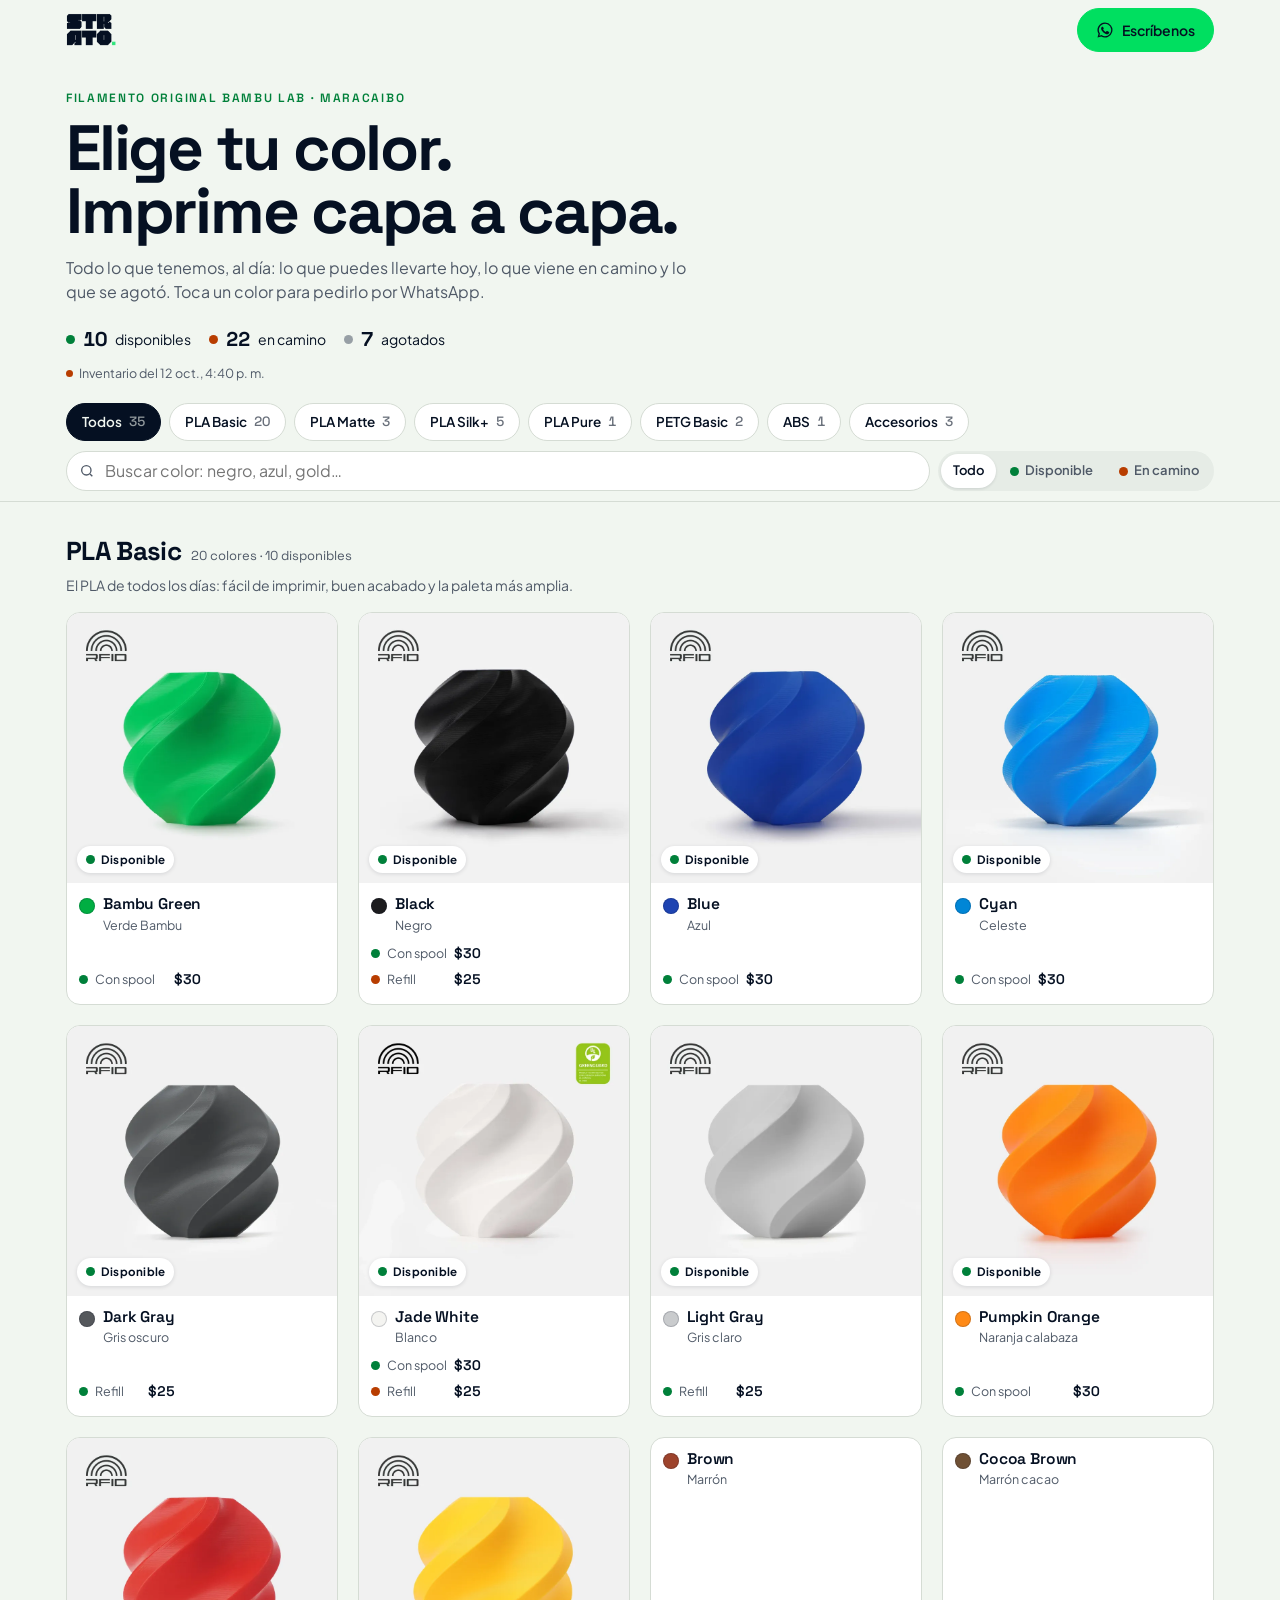
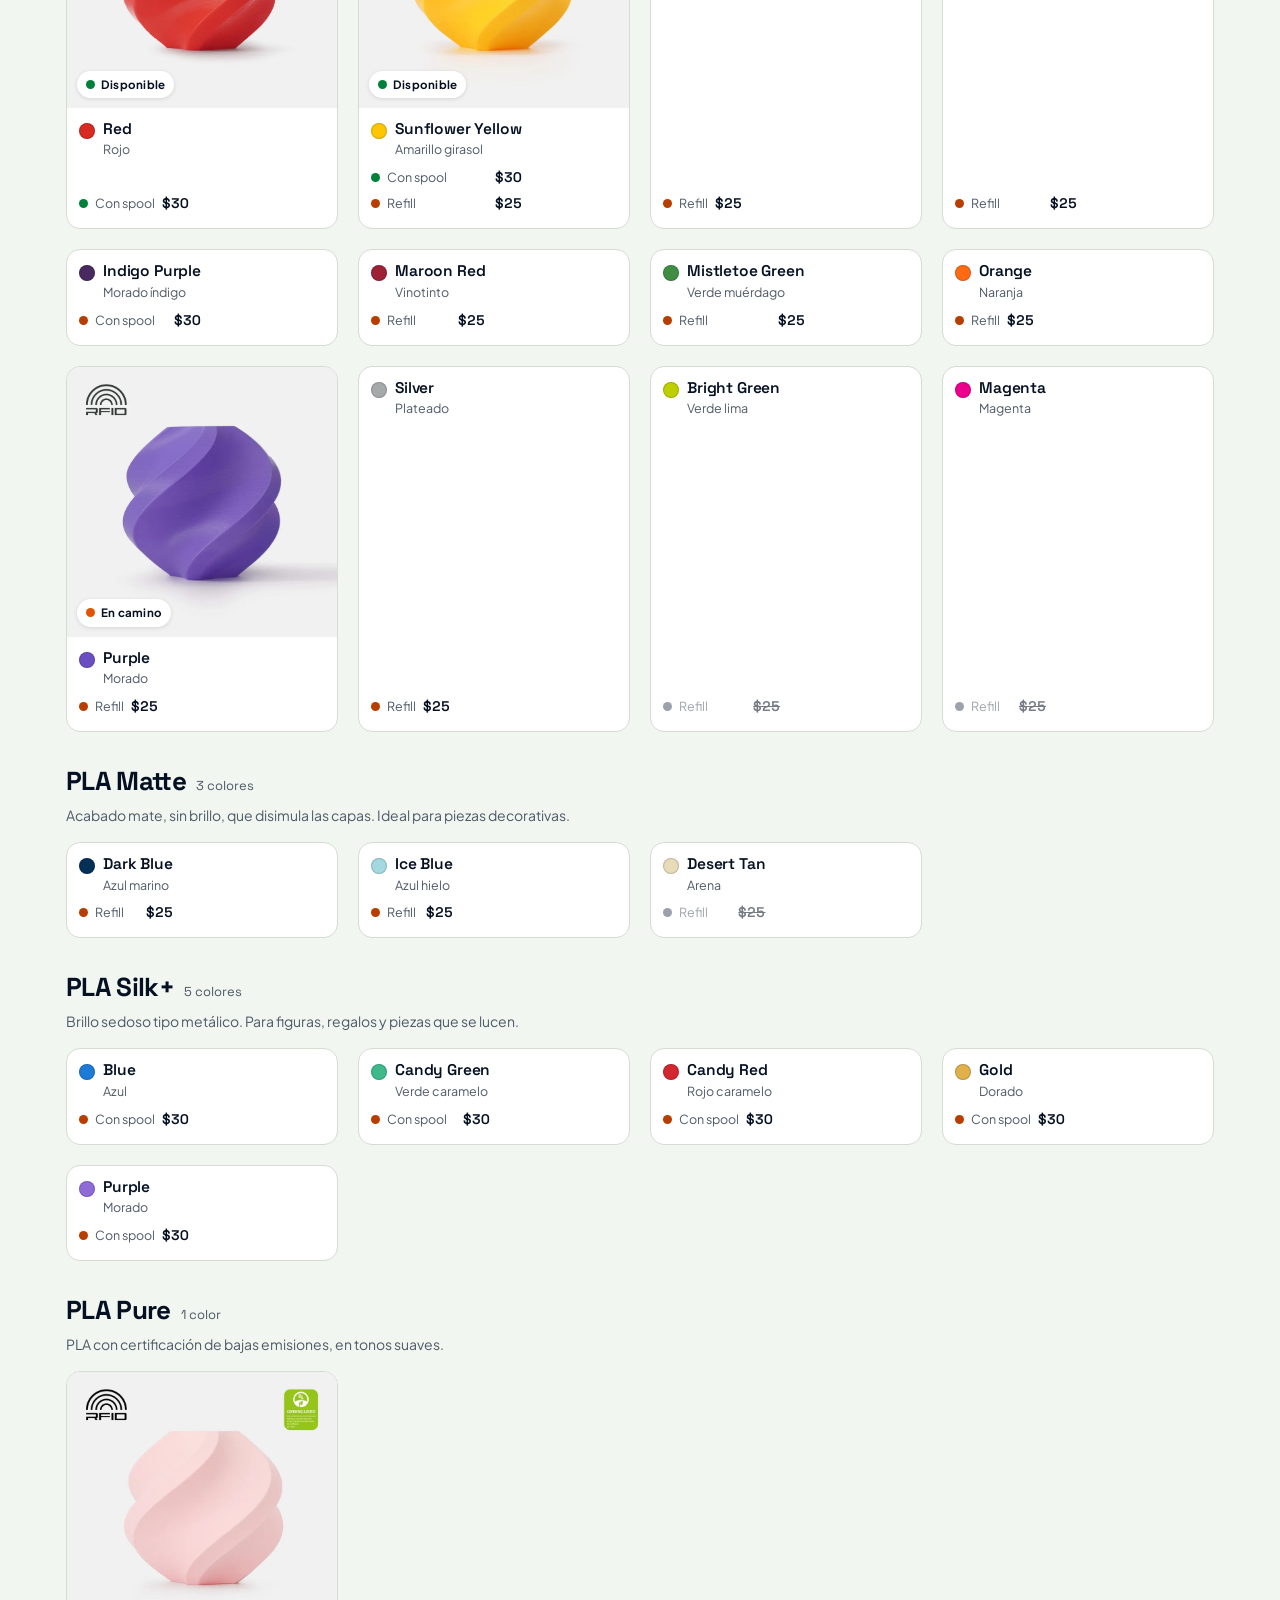
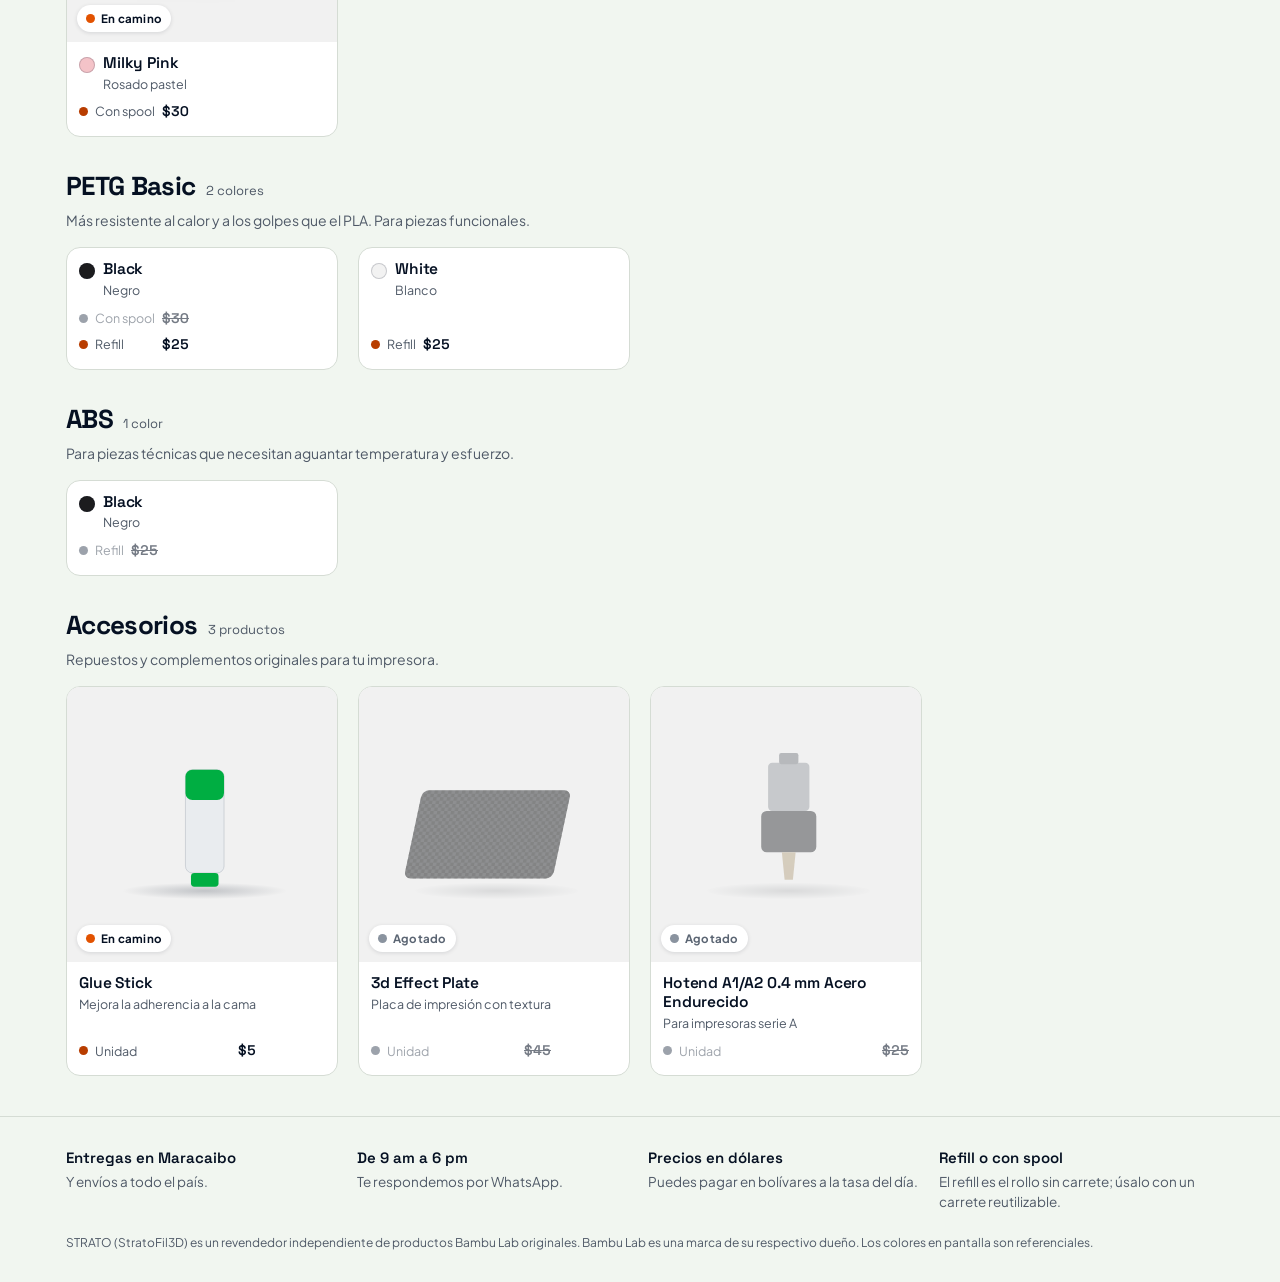
==== catalogo/index.html @ 330741ff "Catálogo web para clientes con disponibilidad desde la hoja Página /catalogo/ con fotos por color, f" ====
<!doctype html>
<html lang="es">
<head>
<meta charset="utf-8">
<meta name="viewport" content="width=device-width,initial-scale=1,viewport-fit=cover">
<title>Catálogo STRATO · Filamento Bambu Lab en Maracaibo</title>
<meta name="description" content="Colores de filamento Bambu Lab original disponibles, en camino y agotados. Entregas en Maracaibo y envíos nacionales.">
<meta name="theme-color" content="#051022">
<meta property="og:type" content="website">
<meta property="og:title" content="Catálogo STRATO · Filamento Bambu Lab">
<meta property="og:description" content="Mira qué colores hay disponibles hoy y pide por WhatsApp. Entregas en Maracaibo y envíos nacionales.">
<meta property="og:image" content="https://ismox3.github.io/Stratofil3d/catalogo/og.png">
<meta property="og:url" content="https://ismox3.github.io/Stratofil3d/catalogo/">
<meta name="twitter:card" content="summary_large_image">
<link rel="icon" href="../icon-192.png" type="image/png">
<link rel="apple-touch-icon" href="../apple-touch-icon.png">
<link rel="preconnect" href="https://fonts.googleapis.com">
<link rel="preconnect" href="https://fonts.gstatic.com" crossorigin>
<link rel="stylesheet" href="https://fonts.googleapis.com/css2?family=Space+Grotesk:wght@500;600;700&family=Plus+Jakarta+Sans:wght@400;500;600;700&display=swap">
<style>
/* Catálogo público de STRATO. Tienda limpia tipo fabricante: fichas grises con la foto, filtros por material,
   ficha de producto con selector de color. Marca STRATO: noche, verde, hueso; naranja solo para "en camino". */
:root{
  --bg:#F1F6F0; --surface:#FFFFFF; --surface-2:#E6ECE6; --line:#D5DCD4; --tile:#F1F1F1;
  --fg:#051022; --muted:#4F5967; --accent:#00803A; --lime:#00DF60; --ink:#051022;
  --ok:#00803A; --ok-bg:#D9F5E3; --way:#B83D00; --way-bg:#FFE3D3; --out:#5B6573; --out-bg:#E3E7EC;
  --shadow:0 18px 50px rgba(5,16,34,.18);
  --f-display:"Space Grotesk","Helvetica Neue",Arial,sans-serif;
  --f-body:"Plus Jakarta Sans","Helvetica Neue",Arial,sans-serif;
  --r:14px; color-scheme:light;
}
@media (prefers-color-scheme:dark){:root:not([data-theme="light"]){
  --bg:#051022; --surface:#0D1B33; --surface-2:#142441; --line:#1E2B42;
  --fg:#F1F6F0; --muted:#A6B0BC; --accent:#00DF60;
  --ok:#00DF60; --ok-bg:#06301F; --way:#FF7A33; --way-bg:#3A1A0A; --out:#A6B0BC; --out-bg:#1B2840;
  --shadow:0 18px 50px rgba(0,0,0,.55); color-scheme:dark;}
  :root:not([data-theme="light"]) .lg-d{display:none}:root:not([data-theme="light"]) .lg-l{display:block}}
:root[data-theme="dark"]{
  --bg:#051022; --surface:#0D1B33; --surface-2:#142441; --line:#1E2B42;
  --fg:#F1F6F0; --muted:#A6B0BC; --accent:#00DF60;
  --ok:#00DF60; --ok-bg:#06301F; --way:#FF7A33; --way-bg:#3A1A0A; --out:#A6B0BC; --out-bg:#1B2840;
  --shadow:0 18px 50px rgba(0,0,0,.55); color-scheme:dark;}
:root[data-theme="dark"] .lg-d{display:none}:root[data-theme="dark"] .lg-l{display:block}
.lg-l{display:none}
*{box-sizing:border-box}
html{-webkit-text-size-adjust:100%}
body{margin:0;background:var(--bg);color:var(--fg);font-family:var(--f-body);font-size:15px;line-height:1.5;-webkit-font-smoothing:antialiased}
img{max-width:100%;display:block}
button,input{font:inherit;color:inherit}
a{color:inherit}
[hidden]{display:none!important}
.wrap{max-width:1180px;margin:0 auto;padding-inline:16px}
:focus-visible{outline:2px solid var(--accent);outline-offset:2px;border-radius:6px}

/* cabecera */
header.top{position:sticky;top:0;z-index:20;background:color-mix(in srgb,var(--bg) 92%,transparent);backdrop-filter:saturate(1.4) blur(10px);-webkit-backdrop-filter:saturate(1.4) blur(10px);border-bottom:1px solid transparent;transition:border-color .2s}
header.top.stuck{border-bottom-color:var(--line)}
.bar{display:flex;align-items:center;gap:12px;height:60px}
.brand{line-height:0}.brand img{height:34px;width:auto}
.bar .sp{flex:1}
.btn{display:inline-flex;align-items:center;justify-content:center;gap:8px;min-height:44px;padding:0 18px;border-radius:999px;border:1px solid var(--line);background:var(--surface);font-weight:600;font-size:14px;text-decoration:none;cursor:pointer;white-space:nowrap}
.btn.pri{background:var(--lime);border-color:var(--lime);color:var(--ink)}
.btn.pri:hover{filter:brightness(.95)}
.btn svg{width:18px;height:18px;flex:none}

/* portada */
.hero{padding-top:28px;padding-bottom:8px}
.eyebrow{font-family:var(--f-display);font-weight:600;font-size:12px;letter-spacing:.14em;text-transform:uppercase;color:var(--accent);margin:0 0 10px}
.hero h1{font-family:var(--f-display);font-weight:700;font-size:clamp(34px,8vw,64px);line-height:.98;letter-spacing:-.035em;margin:0;text-wrap:balance}
.hero p.lead{color:var(--muted);font-size:16px;max-width:52ch;margin:14px 0 0;text-wrap:pretty}
.stats{display:flex;flex-wrap:wrap;gap:8px 18px;margin:20px 0 0;font-size:14px}
.stat{display:flex;align-items:center;gap:8px}
.stat b{font-family:var(--f-display);font-size:20px;font-variant-numeric:tabular-nums}
.dot{width:9px;height:9px;border-radius:50%;flex:none;background:var(--ok)}
.dot.way{background:var(--way)}.dot.out{background:var(--out);opacity:.6}
.fresh{color:var(--muted);font-size:12.5px;margin-top:10px;display:flex;align-items:center;gap:6px}
.fresh .pulse{width:7px;height:7px;border-radius:50%;background:var(--lime);box-shadow:0 0 0 0 rgba(0,223,96,.6);animation:p 2.4s infinite}
.fresh.stale .pulse{background:var(--way);animation:none}
@keyframes p{70%{box-shadow:0 0 0 7px rgba(0,223,96,0)}100%{box-shadow:0 0 0 0 rgba(0,223,96,0)}}
@media (prefers-reduced-motion:reduce){.fresh .pulse{animation:none}}

/* filtros */
.filters{position:relative;z-index:15;background:var(--bg);padding:12px 0 10px;border-bottom:1px solid var(--line)}
@media (min-width:700px){.filters{position:sticky;top:60px}}
.chips{display:flex;gap:8px;overflow-x:auto;scrollbar-width:none;margin-inline:-16px;padding-inline:16px}
.chips::-webkit-scrollbar{display:none}
.chip{flex:none;min-height:38px;padding:0 15px;border-radius:999px;border:1px solid var(--line);background:var(--surface);font-weight:600;font-size:13.5px;cursor:pointer;display:inline-flex;align-items:center;gap:7px}
.chip[aria-pressed="true"]{background:var(--fg);color:var(--bg);border-color:var(--fg)}
.chip .n{font-family:var(--f-display);font-weight:500;opacity:.6;font-variant-numeric:tabular-nums}
.row2{display:flex;gap:8px;margin-top:10px;align-items:center}
.seg{display:flex;background:var(--surface-2);border-radius:999px;padding:3px;gap:2px;flex:none}
.seg button{border:0;background:none;min-height:34px;padding:0 12px;border-radius:999px;font-size:13px;font-weight:600;cursor:pointer;color:var(--muted);display:inline-flex;align-items:center;gap:6px}
.seg button[aria-pressed="true"]{background:var(--surface);color:var(--fg);box-shadow:0 1px 3px rgba(5,16,34,.12)}
.search{flex:1;min-width:0;position:relative}
.search input{width:100%;min-height:40px;border:1px solid var(--line);background:var(--surface);border-radius:999px;padding:0 14px 0 38px;font-size:16px}
.search svg{position:absolute;left:13px;top:50%;transform:translateY(-50%);width:16px;height:16px;color:var(--muted)}
@media (max-width:560px){.row2{flex-wrap:wrap}.seg{order:2;width:100%}.seg button{flex:1;justify-content:center;padding:0 6px}.search{order:1;flex-basis:100%}}

/* secciones y fichas */
main{padding-bottom:40px}
section.mat{padding-top:30px}
.mat-h{display:flex;align-items:baseline;gap:10px;flex-wrap:wrap;margin-bottom:4px}
.mat-h h2{font-family:var(--f-display);font-weight:700;font-size:26px;letter-spacing:-.025em;margin:0}
.mat-h .n{color:var(--muted);font-size:13px;font-family:var(--f-display)}
.mat-d{color:var(--muted);margin:0 0 16px;font-size:14px;max-width:60ch}
.grid{display:grid;grid-template-columns:repeat(2,minmax(0,1fr));gap:12px}
@media (min-width:700px){.grid{grid-template-columns:repeat(3,minmax(0,1fr));gap:16px}}
@media (min-width:1000px){.grid{grid-template-columns:repeat(4,minmax(0,1fr));gap:20px}}
.card{background:var(--surface);border:1px solid var(--line);border-radius:var(--r);overflow:hidden;cursor:pointer;text-align:left;padding:0;display:flex;flex-direction:column;transition:transform .18s,box-shadow .18s}
.card:hover{transform:translateY(-2px);box-shadow:var(--shadow)}
.tile{position:relative;aspect-ratio:1;background:var(--tile)}
.tile img,.tile svg.vase{width:100%;height:100%;object-fit:cover}
.card.is-out .tile>img,.card.is-out .tile svg.vase,.card.is-out .tile .vz{opacity:.5;filter:grayscale(.5)}
.vz{position:absolute;inset:0;isolation:isolate}
.vz .vf,.vz .vs{position:absolute;inset:0;-webkit-mask:url(vase-mask.png) center/100% 100% no-repeat;mask:url(vase-mask.png) center/100% 100% no-repeat}
.vz .vf{background:var(--c)}
.vz .vsh{position:absolute;inset:0;width:100%;height:100%;mix-blend-mode:multiply}
.vz .vs{background:linear-gradient(118deg,transparent 22%,rgba(255,255,255,.6) 40%,transparent 54%,transparent 66%,rgba(255,255,255,.35) 78%,transparent 90%);mix-blend-mode:screen}
.badge{position:absolute;left:10px;bottom:10px;display:inline-flex;align-items:center;gap:6px;font-size:11.5px;font-weight:700;letter-spacing:.02em;padding:5px 9px;border-radius:999px;background:#fff;color:#051022;box-shadow:0 1px 4px rgba(5,16,34,.12)}
.badge .dot{background:#00803A}.badge.way .dot{background:#E25200}.badge.out{color:#5B6573}.badge.out .dot{background:#8A939F;opacity:1}
.body{padding:12px 12px 14px;display:flex;flex-direction:column;gap:8px;flex:1}
.nm{display:flex;align-items:flex-start;gap:8px}
.sw{width:16px;height:16px;border-radius:50%;flex:none;margin-top:3px;box-shadow:inset 0 0 0 1px rgba(5,16,34,.18)}
.nm b{display:block;font-family:var(--f-display);font-weight:600;font-size:15.5px;line-height:1.2;letter-spacing:-.01em}
.nm small{display:block;color:var(--muted);font-size:12.5px;margin-top:2px}
.vars{display:flex;flex-direction:column;gap:5px;margin-top:auto}
.var{display:flex;align-items:center;gap:7px;font-size:12.5px}
.var .lbl{color:var(--muted);flex:1;min-width:0}
.var .pr{font-family:var(--f-display);font-weight:600;font-variant-numeric:tabular-nums;font-size:14px}
.var.out .lbl,.var.out .pr{opacity:.55}.var.out .pr{text-decoration:line-through}
.empty{padding:50px 0;text-align:center;color:var(--muted)}

/* ficha de producto */
dialog{border:0;padding:0;max-width:980px;width:calc(100% - 32px);border-radius:20px;background:var(--surface);color:var(--fg);box-shadow:var(--shadow);max-height:calc(100dvh - 32px)}
dialog::backdrop{background:rgba(5,16,34,.55)}
.dlg{display:grid;grid-template-columns:1fr;max-height:calc(100dvh - 32px);overflow:auto}
@media (min-width:800px){.dlg{grid-template-columns:1.05fr 1fr}}
.dlg .tile{border-radius:0}
.x{position:absolute;right:12px;top:12px;z-index:2;width:40px;height:40px;border-radius:50%;border:0;background:rgba(255,255,255,.92);color:#051022;cursor:pointer;display:grid;place-items:center;box-shadow:0 1px 6px rgba(5,16,34,.18)}
.x svg{width:18px;height:18px}
.info{padding:22px 20px 24px;display:flex;flex-direction:column;gap:18px}
.info .mt{font-family:var(--f-display);font-weight:600;font-size:12px;letter-spacing:.14em;text-transform:uppercase;color:var(--accent);margin:0}
.info h3{font-family:var(--f-display);font-weight:700;font-size:30px;letter-spacing:-.03em;line-height:1.05;margin:4px 0 0}
.info .es{color:var(--muted);margin:4px 0 0}
.lab{font-size:12.5px;font-weight:700;letter-spacing:.06em;text-transform:uppercase;color:var(--muted);margin:0 0 10px}
.lab span{text-transform:none;letter-spacing:0;color:var(--fg);font-weight:600}
.swatches{display:flex;flex-wrap:wrap;gap:10px}
.swb{position:relative;width:40px;height:40px;border-radius:50%;border:0;padding:0;cursor:pointer;box-shadow:inset 0 0 0 1px rgba(5,16,34,.2)}
.swb[aria-pressed="true"]{outline:2px solid var(--fg);outline-offset:3px}
.swb i{position:absolute;right:-2px;bottom:-2px;width:12px;height:12px;border-radius:50%;border:2px solid var(--surface);background:#00803A}
.swb i.way{background:#E25200}.swb i.out{background:#8A939F}
.opts{display:flex;flex-direction:column;gap:8px}
.opt{display:flex;align-items:center;gap:12px;border:1.5px solid var(--line);border-radius:12px;padding:12px 14px;cursor:pointer;background:var(--surface);text-align:left;width:100%}
.opt[aria-pressed="true"]{border-color:var(--fg);box-shadow:inset 0 0 0 1px var(--fg)}
.opt .t{flex:1;min-width:0}
.opt .t b{display:block;font-weight:700;font-size:14.5px}
.opt .t small{display:flex;align-items:center;gap:6px;color:var(--muted);font-size:12.5px;margin-top:2px}
.opt .pr{font-family:var(--f-display);font-weight:700;font-size:20px;font-variant-numeric:tabular-nums}
.note{font-size:13px;color:var(--muted);margin:0;text-wrap:pretty}
.cta .btn{width:100%;min-height:52px;font-size:15.5px}
.cta p{text-align:center;font-size:12.5px;color:var(--muted);margin:10px 0 0}

/* pie */
footer{border-top:1px solid var(--line);padding:30px 0 calc(30px + env(safe-area-inset-bottom,0px));color:var(--muted);font-size:13.5px}
.facts{display:grid;grid-template-columns:repeat(auto-fit,minmax(200px,1fr));gap:16px;margin-bottom:22px}
.fact b{display:block;color:var(--fg);font-family:var(--f-display);font-weight:600;font-size:15px;margin-bottom:2px}
.fine{font-size:12px;margin:0}
.fab{position:fixed;right:16px;bottom:calc(16px + env(safe-area-inset-bottom,0px));z-index:30;box-shadow:0 8px 24px rgba(5,16,34,.25)}
@media (min-width:700px){.fab{display:none}}
.sk{background:linear-gradient(90deg,var(--surface-2),var(--surface),var(--surface-2));background-size:200% 100%;animation:sk 1.4s infinite;border-radius:var(--r);aspect-ratio:.72}
@keyframes sk{to{background-position:-200% 0}}
</style>
</head>
<body>
<header class="top" id="top">
  <div class="wrap bar">
    <a class="brand" href="#" aria-label="STRATO, inicio"><img class="lg-d" src="logo-dark.png" alt="STRATO" width="353" height="239"><img class="lg-l" src="logo-light.png" alt="STRATO" width="353" height="239"></a>
    <div class="sp"></div>
    <a class="btn pri" id="waTop" target="_blank" rel="noopener"><svg viewBox="0 0 24 24" fill="currentColor" aria-hidden="true"><path d="M12 2a10 10 0 0 0-8.6 15.1L2 22l5-1.3A10 10 0 1 0 12 2Zm0 18.2a8.2 8.2 0 0 1-4.2-1.2l-.3-.2-3 .8.8-2.9-.2-.3A8.2 8.2 0 1 1 12 20.2Zm4.5-6.1c-.2-.1-1.5-.7-1.7-.8s-.4-.1-.6.1l-.8 1c-.1.2-.3.2-.5.1a6.7 6.7 0 0 1-3.3-2.9c-.2-.4.2-.4.7-1.3.1-.2 0-.3 0-.4l-.8-1.8c-.2-.5-.4-.4-.6-.4h-.5a1 1 0 0 0-.7.3 3 3 0 0 0-.9 2.2 5.2 5.2 0 0 0 1.1 2.7 11.8 11.8 0 0 0 4.5 4c1.7.7 2.3.8 3.2.6a2.7 2.7 0 0 0 1.8-1.2 2.2 2.2 0 0 0 .2-1.3c-.1-.1-.3-.2-.5-.3Z"/></svg><span>Escríbenos</span></a>
  </div>
</header>

<div class="wrap hero">
  <p class="eyebrow">Filamento original Bambu Lab · Maracaibo</p>
  <h1>Elige tu color.<br>Imprime capa a capa.</h1>
  <p class="lead">Todo lo que tenemos, al día: lo que puedes llevarte hoy, lo que viene en camino y lo que se agotó. Toca un color para pedirlo por WhatsApp.</p>
  <div class="stats" id="stats" aria-live="polite"></div>
  <div class="fresh" id="fresh"><span class="pulse"></span><span id="freshT">Cargando inventario…</span></div>
</div>

<div class="filters">
  <div class="wrap">
    <div class="chips" id="mats" role="group" aria-label="Material"></div>
    <div class="row2">
      <label class="search"><svg viewBox="0 0 24 24" fill="none" stroke="currentColor" stroke-width="2" aria-hidden="true"><circle cx="11" cy="11" r="7"/><path d="m20 20-3.5-3.5"/></svg><input id="q" type="search" placeholder="Buscar color: negro, azul, gold…" aria-label="Buscar color" autocomplete="off"></label>
      <div class="seg" id="sts" role="group" aria-label="Disponibilidad"></div>
    </div>
  </div>
</div>

<main class="wrap" id="list" aria-live="polite">
  <div class="grid" style="padding-top:30px"><div class="sk"></div><div class="sk"></div><div class="sk"></div><div class="sk"></div></div>
</main>

<footer>
  <div class="wrap">
    <div class="facts">
      <div class="fact"><b>Entregas en Maracaibo</b>Y envíos a todo el país.</div>
      <div class="fact"><b>De 9 am a 6 pm</b>Te respondemos por WhatsApp.</div>
      <div class="fact"><b>Precios en dólares</b>Puedes pagar en bolívares a la tasa del día.</div>
      <div class="fact"><b>Refill o con spool</b>El refill es el rollo sin carrete; úsalo con un carrete reutilizable.</div>
    </div>
    <p class="fine">STRATO (StratoFil3D) es un revendedor independiente de productos Bambu Lab originales. Bambu Lab es una marca de su respectivo dueño. Los colores en pantalla son referenciales.</p>
  </div>
</footer>

<a class="btn pri fab" id="waFab" target="_blank" rel="noopener" aria-label="Escríbenos por WhatsApp"><svg viewBox="0 0 24 24" fill="currentColor" aria-hidden="true"><path d="M12 2a10 10 0 0 0-8.6 15.1L2 22l5-1.3A10 10 0 1 0 12 2Zm4.5 12.1c-.2-.1-1.5-.7-1.7-.8s-.4-.1-.6.1l-.8 1c-.1.2-.3.2-.5.1a6.7 6.7 0 0 1-3.3-2.9c-.2-.4.2-.4.7-1.3.1-.2 0-.3 0-.4l-.8-1.8c-.2-.5-.4-.4-.6-.4h-.5a1 1 0 0 0-.7.3 3 3 0 0 0-.9 2.2 5.2 5.2 0 0 0 1.1 2.7 11.8 11.8 0 0 0 4.5 4c1.7.7 2.3.8 3.2.6a2.7 2.7 0 0 0 1.8-1.2 2.2 2.2 0 0 0 .2-1.3c-.1-.1-.3-.2-.5-.3Z"/></svg>WhatsApp</a>

<dialog id="dlg" aria-label="Detalle del producto"></dialog>

<script>
/* ===== Configuración =====
   SHEET_CSV: enlace "Publicar en la web" (CSV) de la pestaña "Catálogo Tabla" de tu Google Sheet.
   Mientras esté vacío, la página usa data.json (la última copia guardada). */
const CONFIG = {
  SHEET_CSV: '',
  WHATSAPP: '584226660410',
  REFRESH_MIN: 5
};

/* ===== Datos de referencia ===== */
const MATS = {
  'PLA BASIC':  { name:'PLA Basic',  d:'El PLA de todos los días: fácil de imprimir, buen acabado y la paleta más amplia.' },
  'PLA MATTE':  { name:'PLA Matte',  d:'Acabado mate, sin brillo, que disimula las capas. Ideal para piezas decorativas.' },
  'PLA SILK+':  { name:'PLA Silk+',  d:'Brillo sedoso tipo metálico. Para figuras, regalos y piezas que se lucen.', silk:true },
  'PLA PURE':   { name:'PLA Pure',   d:'PLA con certificación de bajas emisiones, en tonos suaves.' },
  'PETG BASIC': { name:'PETG Basic', d:'Más resistente al calor y a los golpes que el PLA. Para piezas funcionales.' },
  'ABS':        { name:'ABS',        d:'Para piezas técnicas que necesitan aguantar temperatura y esfuerzo.' },
  'ACCESORIO':  { name:'Accesorios', d:'Repuestos y complementos originales para tu impresora.' }
};
const MAT_ORDER = Object.keys(MATS);
/* Colores de referencia (aproximados) para dibujar la muestra cuando no hay foto */
const HEX = {
  'PLA BASIC|JADE WHITE':'#F4F4F1','PLA BASIC|BLACK':'#1C1C1E','PLA BASIC|PUMPKIN ORANGE':'#FF8A16','PLA BASIC|BAMBU GREEN':'#00AE42',
  'PLA BASIC|RED':'#D72A20','PLA BASIC|PURPLE':'#6A4FC2','PLA BASIC|SUNFLOWER YELLOW':'#FEC600','PLA BASIC|BLUE':'#1E44B2',
  'PLA BASIC|CYAN':'#0086D6','PLA BASIC|LIGHT GRAY':'#C9CBCD','PLA BASIC|DARK GRAY':'#55585C','PLA BASIC|INDIGO PURPLE':'#482960',
  'PLA BASIC|SILVER':'#A6A9AA','PLA BASIC|BRIGHT GREEN':'#BECF00','PLA BASIC|MAGENTA':'#EC008C','PLA BASIC|MAROON RED':'#9D2235',
  'PLA BASIC|MISTLETOE GREEN':'#3F8E43','PLA BASIC|ORANGE':'#FF6A13','PLA BASIC|BROWN':'#9D432C','PLA BASIC|COCOA BROWN':'#6F5034',
  'PLA BASIC|GOLD':'#E4BD68','PLA BASIC|PINK':'#F55A74','PLA BASIC|BEIGE':'#F7E6DE','PLA BASIC|GRAY':'#8E9089',
  'PLA PURE|MILKY PINK':'#F4C3C8',
  'PLA MATTE|ICE BLUE':'#A3D8E1','PLA MATTE|DESERT TAN':'#E8DBB7','PLA MATTE|DARK BLUE':'#042F56','PLA MATTE|CHARCOAL':'#3B3B3B',
  'PLA MATTE|IVORY WHITE':'#FFFFFF','PLA MATTE|SAKURA PINK':'#E8AFCF','PLA MATTE|LILAC PURPLE':'#AE96D4','PLA MATTE|MANDARIN ORANGE':'#F99963',
  'PLA SILK+|PURPLE':'#8F6BD8','PLA SILK+|CANDY GREEN':'#3FB98B','PLA SILK+|CANDY RED':'#D3262E','PLA SILK+|GOLD':'#E0B04A','PLA SILK+|BLUE':'#1C7BD6',
  'PLA SILK+|SILVER':'#C8CACC','PLA SILK+|WHITE':'#F2F2F2',
  'PETG BASIC|BLACK':'#1C1C1E','PETG BASIC|WHITE':'#F2F2F2','ABS|BLACK':'#1C1C1E','ABS|WHITE':'#F2F2F2'
};
const ES = {
  'JADE WHITE':'Blanco','BLACK':'Negro','PUMPKIN ORANGE':'Naranja calabaza','BAMBU GREEN':'Verde Bambu','RED':'Rojo','PURPLE':'Morado',
  'SUNFLOWER YELLOW':'Amarillo girasol','BLUE':'Azul','CYAN':'Celeste','LIGHT GRAY':'Gris claro','DARK GRAY':'Gris oscuro',
  'INDIGO PURPLE':'Morado índigo','SILVER':'Plateado','BRIGHT GREEN':'Verde lima','MAGENTA':'Magenta','MAROON RED':'Vinotinto',
  'MISTLETOE GREEN':'Verde muérdago','ORANGE':'Naranja','BROWN':'Marrón','COCOA BROWN':'Marrón cacao','MILKY PINK':'Rosado pastel',
  'ICE BLUE':'Azul hielo','DESERT TAN':'Arena','DARK BLUE':'Azul marino','CANDY GREEN':'Verde caramelo','CANDY RED':'Rojo caramelo',
  'GOLD':'Dorado','WHITE':'Blanco','PINK':'Rosado','BEIGE':'Beige','GRAY':'Gris','CHARCOAL':'Carbón','IVORY WHITE':'Blanco marfil',
  'SAKURA PINK':'Rosado sakura','LILAC PURPLE':'Lila','MANDARIN ORANGE':'Mandarina',
  '3D EFFECT PLATE (CARBON FIBER)':'Placa de impresión con textura','HOTEND A1/A2 0.4 MM ACERO ENDURECIDO':'Para impresoras serie A',
  'GLUE STICK (BARRA)':'Mejora la adherencia a la cama'
};
/* Fotos reales disponibles (carpeta img/) */
const PHOTOS = new Set(['pla-basic-sunflower-yellow','pla-basic-red','pla-basic-bambu-green','pla-basic-blue','pla-basic-black','pla-basic-purple',
  'pla-basic-dark-gray','pla-basic-light-gray','pla-basic-pumpkin-orange','pla-basic-jade-white','pla-pure-milky-pink','pla-basic-cyan']);
const ST = {
  ok:  { k:'ok',  label:'Disponible', short:'Disponible' },
  way: { k:'way', label:'En camino',  short:'En camino' },
  out: { k:'out', label:'Agotado',    short:'Agotado' }
};
const RANK = { ok:0, way:1, out:2 };

/* ===== Utilidades ===== */
const $ = s => document.querySelector(s);
const esc = s => String(s ?? '').replace(/[&<>"']/g, c => ({'&':'&amp;','<':'&lt;','>':'&gt;','"':'&quot;',"'":'&#39;'}[c]));
const slug = s => String(s).toLowerCase().normalize('NFD').replace(/[̀-ͯ]/g,'').replace(/\+/g,'').replace(/[^a-z0-9]+/g,'-').replace(/^-|-$/g,'');
const title = s => String(s).toLowerCase().replace(/(^|[\s(/-])([a-z])/g,(m,a,b)=>a+b.toUpperCase()).replace(/\bMm\b/,'mm').replace(/\bA1\/a2\b/i,'A1/A2');
const money = n => '$' + (Math.round(n*100)/100).toString();
function statusOf(s){
  const t = String(s||'').trim().toLowerCase();
  if (t.startsWith('dispon')) return 'ok';
  if (t.includes('llegar') || t.includes('camino')) return 'way';
  return 'out';
}
function parseCSV(txt){
  const rows=[]; let row=[], f='', q=false;
  for (let i=0;i<txt.length;i++){
    const c=txt[i];
    if (q){ if (c==='"'){ if (txt[i+1]==='"'){ f+='"'; i++; } else q=false; } else f+=c; }
    else if (c==='"') q=true;
    else if (c===','){ row.push(f); f=''; }
    else if (c==='\n'){ row.push(f); rows.push(row); row=[]; f=''; }
    else if (c!=='\r') f+=c;
  }
  if (f!=='' || row.length){ row.push(f); rows.push(row); }
  return rows;
}
function lsGet(k){ try { return localStorage.getItem(k); } catch(e){ return null; } }
function lsSet(k,v){ try { localStorage.setItem(k,v); } catch(e){} }

/* ===== Vaso en espiral (para colores sin foto): silueta y sombreado de una foto real, teñidos con el color ===== */
function shade(hex, amt){
  const n=parseInt(hex.slice(1),16); let r=n>>16, g=n>>8&255, b=n&255;
  const f=v=>Math.max(0,Math.min(255,Math.round(amt<0? v*(1+amt) : v+(255-v)*amt)));
  return '#'+[f(r),f(g),f(b)].map(v=>v.toString(16).padStart(2,'0')).join('');
}
function lum(hex){ const n=parseInt(hex.slice(1),16); return (0.2126*(n>>16)+0.7152*(n>>8&255)+0.0722*(n&255))/255; }
function vaseHTML(hex, silk){
  const fill = lum(hex) < 0.16 ? shade(hex, .22) : hex; // los colores muy oscuros se aclaran un poco para que se vea el relieve
  return `<div class="vz" style="--c:${fill}"><i class="vf"></i><img class="vsh" src="vase-shade.png" alt="" aria-hidden="true">${silk ? '<i class="vs"></i>' : ''}</div>`;
}
function accSVG(name){
  const n=name.toLowerCase();
  let g;
  if (n.includes('plate')) g='<rect x="92" y="150" width="216" height="128" rx="10" transform="skewX(-12) translate(32 0)" fill="#2B2F36"/><rect x="92" y="150" width="216" height="128" rx="10" transform="skewX(-12) translate(32 0)" fill="url(#cf)" opacity=".5"/>';
  else if (n.includes('hotend')) g='<rect x="170" y="110" width="60" height="70" rx="6" fill="#9AA3AD"/><rect x="160" y="180" width="80" height="60" rx="8" fill="#3A3F47"/><path d="M190 240h20l-4 40h-12z" fill="#C9A86A"/><rect x="186" y="96" width="28" height="16" rx="3" fill="#7A838D"/>';
  else g='<rect x="172" y="120" width="56" height="150" rx="10" fill="#E9ECEF" stroke="#BFC5CC"/><rect x="172" y="120" width="56" height="44" rx="10" fill="#00AE42"/><rect x="180" y="270" width="40" height="20" rx="5" fill="#00AE42"/>';
  return `<svg class="vase" viewBox="0 0 400 400" aria-hidden="true"><defs><pattern id="cf" width="10" height="10" patternUnits="userSpaceOnUse"><path d="M0 0h5v5H0zM5 5h5v5H5z" fill="#000"/></pattern><radialGradient id="ash"><stop offset="0" stop-color="#051022" stop-opacity=".2"/><stop offset="1" stop-color="#051022" stop-opacity="0"/></radialGradient></defs><rect width="400" height="400" fill="#F1F1F1"/><ellipse cx="200" cy="296" rx="120" ry="12" fill="url(#ash)"/>${g}</svg>`;
}

/* ===== Estado ===== */
let PRODUCTS = [];
const UI = { mat: lsGet('cat.mat') || 'ALL', st: lsGet('cat.st') || 'ALL', q: '' };
let lastOk = null, usingSnapshot = false;

function build(rows){
  const map = new Map();
  for (const r of rows){
    const [mat, pres, color, price, est] = r.map(x => String(x ?? '').trim());
    if (!mat || !color || /^material$/i.test(mat)) continue;
    const M = mat.toUpperCase(), C = color.toUpperCase();
    const key = M + '|' + C;
    if (!map.has(key)) map.set(key, { key, mat:M, color:C, slug: slug(M + ' ' + C), vars: [] });
    map.get(key).vars.push({ pres: pres.toUpperCase(), price: parseFloat(String(price).replace(/[^0-9.,]/g,'').replace(',','.')) || 0, st: statusOf(est) });
  }
  const list = [...map.values()];
  for (const p of list){
    p.vars.sort((a,b) => (a.pres === 'CON SPOOL' ? 0 : 1) - (b.pres === 'CON SPOOL' ? 0 : 1));
    p.st = p.vars.reduce((m,v) => RANK[v.st] < RANK[m] ? v.st : m, 'out');
    p.hex = HEX[p.key] || '#B8BEC6';
    p.photo = PHOTOS.has(p.slug) ? 'img/' + p.slug + '.webp' : null;
    p.es = ES[p.color] || '';
  }
  list.sort((a,b) => (MAT_ORDER.indexOf(a.mat) + 99 * (MAT_ORDER.indexOf(a.mat) < 0)) - (MAT_ORDER.indexOf(b.mat) + 99 * (MAT_ORDER.indexOf(b.mat) < 0)) || RANK[a.st] - RANK[b.st] || a.color.localeCompare(b.color));
  return list;
}
const presLabel = p => p === 'CON SPOOL' ? 'Con spool' : p === 'REFILL' ? 'Refill' : p === 'UNIDAD' ? 'Unidad' : title(p);
const matName = m => (MATS[m] && MATS[m].name) || title(m);
const colorName = p => p.mat === 'ACCESORIO' ? title(p.color.replace(/\s*\(.*\)$/,'')) : title(p.color);
function tileHTML(p){
  if (p.photo) return `<img src="${p.photo}" alt="${esc(matName(p.mat) + ' ' + colorName(p))}" loading="lazy" width="800" height="800">`;
  return p.mat === 'ACCESORIO' ? accSVG(p.color) : vaseHTML(p.hex, !!(MATS[p.mat] && MATS[p.mat].silk));
}
const badge = st => `<span class="badge ${st}"><span class="dot ${st}"></span>${ST[st].label}</span>`;

/* ===== Render ===== */
function filtered(){
  const q = slug(UI.q);
  return PRODUCTS.filter(p =>
    (UI.mat === 'ALL' || p.mat === UI.mat) &&
    (UI.st === 'ALL' || p.st === UI.st) &&
    (!q || slug(p.color + ' ' + p.es + ' ' + matName(p.mat)).includes(q)));
}
function renderStats(){
  const c = { ok:0, way:0, out:0 };
  for (const p of PRODUCTS) for (const v of p.vars) c[v.st]++;
  $('#stats').innerHTML = `<span class="stat"><span class="dot"></span><b>${c.ok}</b> disponibles</span><span class="stat"><span class="dot way"></span><b>${c.way}</b> en camino</span><span class="stat"><span class="dot out"></span><b>${c.out}</b> agotados</span>`;
}
function renderFilters(){
  const cnt = m => PRODUCTS.filter(p => m === 'ALL' || p.mat === m).length;
  const mats = ['ALL', ...MAT_ORDER.filter(m => PRODUCTS.some(p => p.mat === m)), ...[...new Set(PRODUCTS.map(p => p.mat))].filter(m => !MAT_ORDER.includes(m))];
  if (!mats.includes(UI.mat)) UI.mat = 'ALL';
  $('#mats').innerHTML = mats.map(m => `<button class="chip" data-mat="${esc(m)}" aria-pressed="${UI.mat === m}">${m === 'ALL' ? 'Todos' : esc(matName(m))}<span class="n">${cnt(m)}</span></button>`).join('');
  $('#sts').innerHTML = [['ALL','Todo'],['ok','Disponible'],['way','En camino']].map(([k,l]) => `<button data-st="${k}" aria-pressed="${UI.st === k}">${k !== 'ALL' ? `<span class="dot ${k}"></span>` : ''}${l}</button>`).join('');
}
function renderList(){
  const items = filtered();
  if (!items.length){ $('#list').innerHTML = `<p class="empty">No encontramos colores con esos filtros.<br><button class="chip" style="margin-top:14px" data-reset>Ver todo</button></p>`; return; }
  const groups = new Map();
  for (const p of items){ if (!groups.has(p.mat)) groups.set(p.mat, []); groups.get(p.mat).push(p); }
  let h = '';
  for (const [m, ps] of groups){
    const meta = MATS[m] || { d:'' };
    const avail = ps.filter(p => p.st === 'ok').length;
    h += `<section class="mat" id="m-${slug(m)}"><div class="mat-h"><h2>${esc(matName(m))}</h2><span class="n">${ps.length} ${m === 'ACCESORIO' ? 'productos' : ps.length === 1 ? 'color' : 'colores'}${avail ? ' · ' + avail + ' disponibles' : ''}</span></div>${meta.d ? `<p class="mat-d">${esc(meta.d)}</p>` : ''}<div class="grid">`;
    for (const p of ps){
      h += `<button class="card is-${p.st}" data-key="${esc(p.key)}" aria-label="${esc(matName(p.mat) + ' ' + colorName(p) + ', ' + ST[p.st].label)}">
        <div class="tile">${tileHTML(p)}${badge(p.st)}</div>
        <div class="body"><div class="nm">${p.mat !== 'ACCESORIO' ? `<span class="sw" style="background:${p.hex}"></span>` : ''}<div><b>${esc(colorName(p))}</b>${p.es ? `<small>${esc(p.es)}</small>` : ''}</div></div>
        <div class="vars">${p.vars.map(v => `<div class="var ${v.st}"><span class="dot ${v.st}"></span><span class="lbl">${presLabel(v.pres)}</span><span class="pr">${money(v.price)}</span></div>`).join('')}</div></div>
      </button>`;
    }
    h += `</div></section>`;
  }
  $('#list').innerHTML = h;
}
function renderFresh(){
  const el = $('#fresh');
  el.classList.toggle('stale', usingSnapshot);
  if (!lastOk) { $('#freshT').textContent = 'Cargando inventario…'; return; }
  const d = new Date(lastOk);
  const when = d.toLocaleString('es-VE', { day:'numeric', month:'short', hour:'numeric', minute:'2-digit' });
  $('#freshT').textContent = usingSnapshot ? `Inventario del ${when}` : `Inventario en vivo · actualizado ${when}`;
}
function render(){ renderStats(); renderFilters(); renderList(); renderFresh(); }

/* ===== Ficha ===== */
let cur = null, curVar = 0;
function waLink(text){ return 'https://wa.me/' + CONFIG.WHATSAPP + '?text=' + encodeURIComponent(text); }
function waText(p, v){
  const what = `${matName(p.mat)} ${colorName(p)}${p.mat !== 'ACCESORIO' ? ' (' + presLabel(v.pres).toLowerCase() + ')' : ''}`;
  if (v.st === 'ok') return `Hola STRATO, quiero ${what} de ${money(v.price)}. ¿Me lo pueden apartar?`;
  if (v.st === 'way') return `Hola STRATO, me interesa ${what} que viene en camino. ¿Cuándo llega y puedo apartarlo?`;
  return `Hola STRATO, ¿me avisan cuando vuelva a llegar ${what}?`;
}
function openProduct(key, keepVar){
  const p = PRODUCTS.find(x => x.key === key); if (!p) return;
  cur = p;
  if (!keepVar){ const i = p.vars.findIndex(v => v.st === 'ok'); curVar = i < 0 ? Math.max(0, p.vars.findIndex(v => v.st === 'way')) : i; }
  curVar = Math.min(curVar, p.vars.length - 1);
  const v = p.vars[curVar];
  const sibs = PRODUCTS.filter(x => x.mat === p.mat);
  const cta = v.st === 'ok' ? 'Pedir por WhatsApp' : v.st === 'way' ? 'Apartar por WhatsApp' : 'Avísame cuando llegue';
  const ctaNote = v.st === 'ok' ? 'Te confirmamos y coordinamos la entrega.' : v.st === 'way' ? 'Ya está pagado y viene en camino. Te decimos la fecha estimada.' : 'Te escribimos cuando vuelva a haber.';
  $('#dlg').innerHTML = `<div class="dlg">
    <div class="tile" style="position:relative">${tileHTML(p)}${badge(v.st)}</div>
    <button class="x" data-close aria-label="Cerrar"><svg viewBox="0 0 24 24" fill="none" stroke="currentColor" stroke-width="2.4" stroke-linecap="round"><path d="M6 6l12 12M18 6 6 18"/></svg></button>
    <div class="info">
      <div><p class="mt">${esc(matName(p.mat))}${p.mat !== 'ACCESORIO' ? ' · Bambu Lab' : ''}</p><h3>${esc(colorName(p))}</h3>${p.es ? `<p class="es">${esc(p.es)}</p>` : ''}</div>
      ${p.mat !== 'ACCESORIO' && sibs.length > 1 ? `<div><p class="lab">Color: <span>${esc(colorName(p))}</span></p><div class="swatches">${sibs.map(s => `<button class="swb" style="background:${s.hex}" data-sw="${esc(s.key)}" aria-pressed="${s.key === p.key}" aria-label="${esc(colorName(s) + ', ' + ST[s.st].label)}" title="${esc(colorName(s) + ' · ' + ST[s.st].label)}"><i class="${s.st}"></i></button>`).join('')}</div></div>` : ''}
      <div><p class="lab">${p.mat === 'ACCESORIO' ? 'Precio' : 'Presentación'}</p><div class="opts">${p.vars.map((x,i) => `<button class="opt" data-var="${i}" aria-pressed="${i === curVar}"><span class="t"><b>${p.mat === 'ACCESORIO' ? 'Unidad' : presLabel(x.pres) + ' · 1 kg'}</b><small><span class="dot ${x.st}"></span>${ST[x.st].label}</small></span><span class="pr">${money(x.price)}</span></button>`).join('')}</div></div>
      ${p.vars.some(x => x.pres === 'REFILL') ? '<p class="note">Refill: el rollo de filamento sin carrete, más económico. Se monta en un carrete reutilizable.</p>' : ''}
      <div class="cta"><a class="btn pri" target="_blank" rel="noopener" href="${esc(waLink(waText(p, v)))}"><svg viewBox="0 0 24 24" fill="currentColor" aria-hidden="true"><path d="M12 2a10 10 0 0 0-8.6 15.1L2 22l5-1.3A10 10 0 1 0 12 2Zm4.5 12.1c-.2-.1-1.5-.7-1.7-.8s-.4-.1-.6.1l-.8 1c-.1.2-.3.2-.5.1a6.7 6.7 0 0 1-3.3-2.9c-.2-.4.2-.4.7-1.3.1-.2 0-.3 0-.4l-.8-1.8c-.2-.5-.4-.4-.6-.4h-.5a1 1 0 0 0-.7.3 3 3 0 0 0-.9 2.2 5.2 5.2 0 0 0 1.1 2.7 11.8 11.8 0 0 0 4.5 4c1.7.7 2.3.8 3.2.6a2.7 2.7 0 0 0 1.8-1.2 2.2 2.2 0 0 0 .2-1.3c-.1-.1-.3-.2-.5-.3Z"/></svg>${cta}</a><p>${ctaNote}</p></div>
    </div></div>`;
  const d = $('#dlg');
  if (!d.open){ d.showModal(); }
  history.replaceState(null, '', '#' + p.slug);
}
function closeProduct(){ const d = $('#dlg'); if (d.open) d.close(); }
$('#dlg').addEventListener('close', () => { cur = null; history.replaceState(null, '', location.pathname + location.search); });
$('#dlg').addEventListener('click', e => {
  if (e.target === e.currentTarget) return closeProduct();
  const t = e.target.closest('[data-close],[data-sw],[data-var]'); if (!t) return;
  if (t.dataset.close !== undefined) closeProduct();
  else if (t.dataset.sw) openProduct(t.dataset.sw);
  else { curVar = +t.dataset.var; openProduct(cur.key, true); }
});

/* ===== Eventos ===== */
document.addEventListener('click', e => {
  const c = e.target.closest('.card'); if (c) return openProduct(c.dataset.key);
  const m = e.target.closest('[data-mat]'); if (m){ UI.mat = m.dataset.mat; lsSet('cat.mat', UI.mat); renderFilters(); renderList(); return; }
  const s = e.target.closest('[data-st]'); if (s){ UI.st = s.dataset.st; lsSet('cat.st', UI.st); renderFilters(); renderList(); return; }
  if (e.target.closest('[data-reset]')){ UI.mat = 'ALL'; UI.st = 'ALL'; UI.q = ''; $('#q').value = ''; renderFilters(); renderList(); }
});
$('#q').addEventListener('input', e => { UI.q = e.target.value; renderList(); });
const hdr = $('#top');
addEventListener('scroll', () => hdr.classList.toggle('stuck', scrollY > 8), { passive:true });
const general = waLink('Hola STRATO, vi el catálogo y quiero hacer un pedido.');
$('#waTop').href = general; $('#waFab').href = general;

/* ===== Datos: hoja publicada en vivo, o copia guardada ===== */
async function load(){
  let rows = null;
  if (CONFIG.SHEET_CSV){
    try {
      const u = CONFIG.SHEET_CSV + (CONFIG.SHEET_CSV.includes('?') ? '&' : '?') + 't=' + Date.now();
      const r = await fetch(u, { cache:'no-store' });
      if (!r.ok) throw new Error(r.status);
      const txt = await r.text();
      if (/^\s*</.test(txt)) throw new Error('no csv');
      rows = parseCSV(txt);
      usingSnapshot = false; lastOk = Date.now();
      lsSet('cat.cache', JSON.stringify({ t: lastOk, rows }));
    } catch (e) { rows = null; }
  }
  if (!rows){
    const c = lsGet('cat.cache');
    let cached = null; try { cached = c && JSON.parse(c); } catch(e){}
    try {
      const r = await fetch('data.json', { cache:'no-store' });
      const j = await r.json();
      const t = Date.parse(j.actualizado);
      if (cached && cached.t > t){ rows = cached.rows; lastOk = cached.t; }
      else { rows = j.filas; lastOk = t; }
    } catch (e) { if (cached){ rows = cached.rows; lastOk = cached.t; } }
    usingSnapshot = true;
  }
  if (!rows) { $('#list').innerHTML = '<p class="empty">No pudimos cargar el inventario. Escríbenos por WhatsApp y te decimos qué hay.</p>'; return; }
  PRODUCTS = build(rows);
  const openKey = cur && cur.key;
  render();
  if (openKey) openProduct(openKey, true);
  else if (location.hash.length > 1){ const p = PRODUCTS.find(x => x.slug === location.hash.slice(1)); if (p) openProduct(p.key); }
}
load();
setInterval(load, CONFIG.REFRESH_MIN * 60000);
document.addEventListener('visibilitychange', () => { if (!document.hidden && lastOk && Date.now() - lastOk > 60000) load(); });
</script>
</body>
</html>
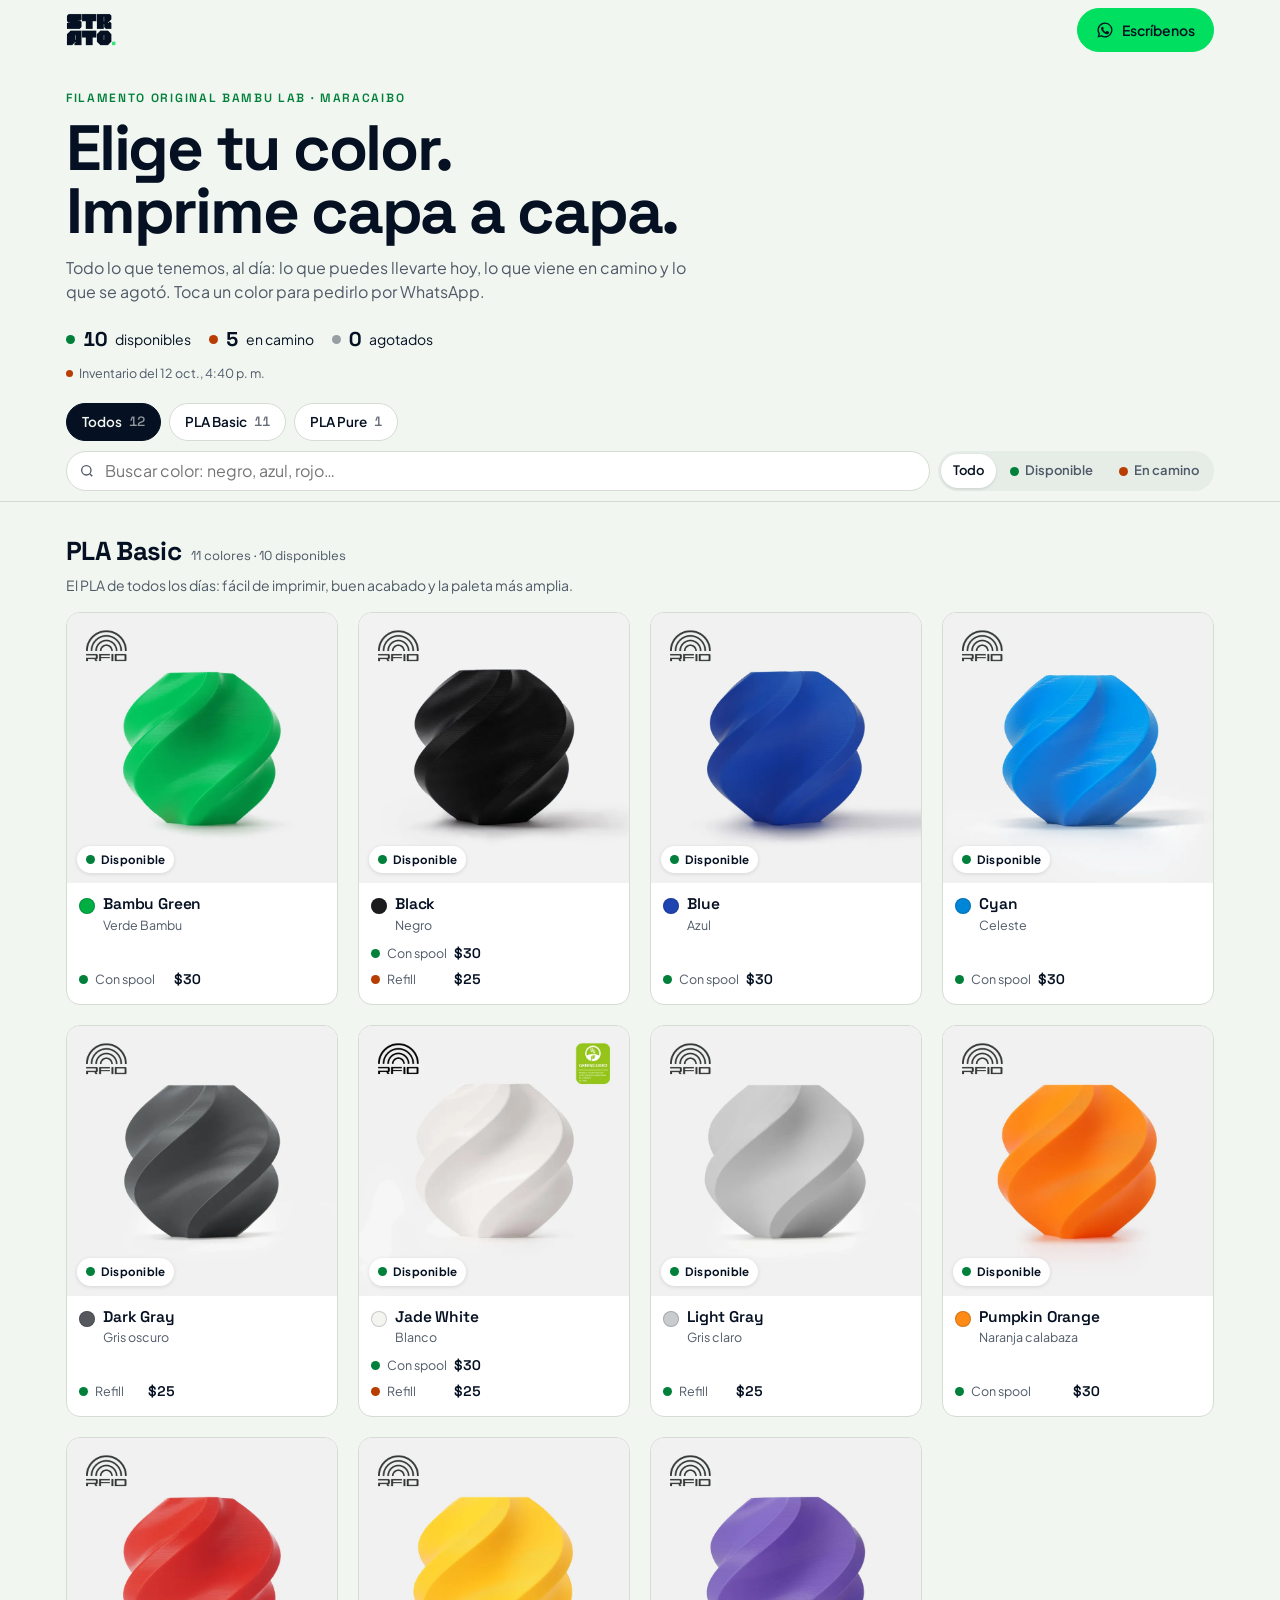
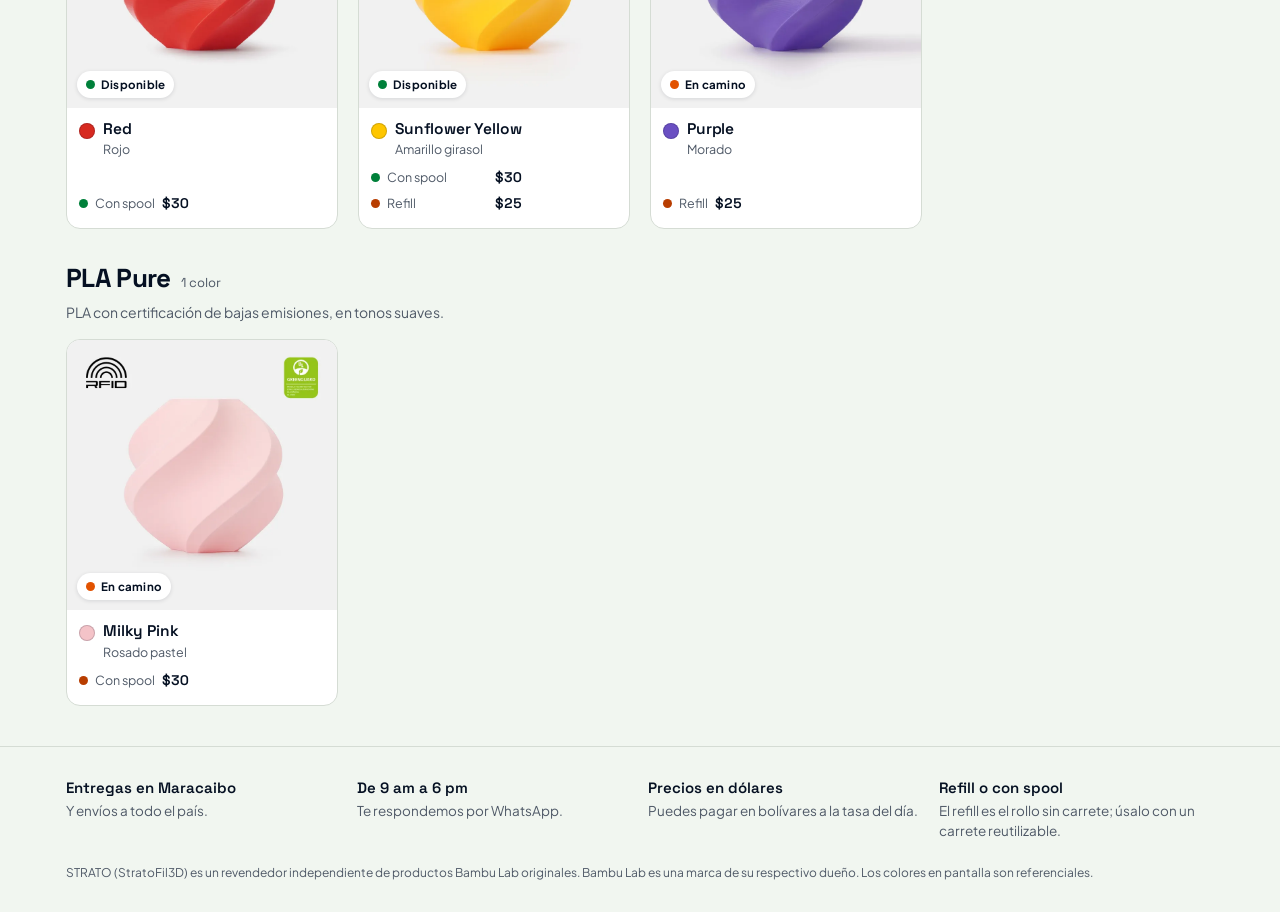
==== commit 954e545f: "Catálogo: solo interfaz clara y solo los colores con foto Co-Authored-By: Claude Opus 5.5 <noreply@a" ====
--- a/catalogo/index.html
+++ b/catalogo/index.html
@@ -1,11 +1,11 @@
 <!doctype html>
-<html lang="es">
+<html lang="es" data-theme="light">
 <head>
 <meta charset="utf-8">
 <meta name="viewport" content="width=device-width,initial-scale=1,viewport-fit=cover">
 <title>Catálogo STRATO · Filamento Bambu Lab en Maracaibo</title>
 <meta name="description" content="Colores de filamento Bambu Lab original disponibles, en camino y agotados. Entregas en Maracaibo y envíos nacionales.">
-<meta name="theme-color" content="#051022">
+<meta name="theme-color" content="#F1F6F0">
 <meta property="og:type" content="website">
 <meta property="og:title" content="Catálogo STRATO · Filamento Bambu Lab">
 <meta property="og:description" content="Mira qué colores hay disponibles hoy y pide por WhatsApp. Entregas en Maracaibo y envíos nacionales.">
@@ -29,18 +29,6 @@
   --f-body:"Plus Jakarta Sans","Helvetica Neue",Arial,sans-serif;
   --r:14px; color-scheme:light;
 }
-@media (prefers-color-scheme:dark){:root:not([data-theme="light"]){
-  --bg:#051022; --surface:#0D1B33; --surface-2:#142441; --line:#1E2B42;
-  --fg:#F1F6F0; --muted:#A6B0BC; --accent:#00DF60;
-  --ok:#00DF60; --ok-bg:#06301F; --way:#FF7A33; --way-bg:#3A1A0A; --out:#A6B0BC; --out-bg:#1B2840;
-  --shadow:0 18px 50px rgba(0,0,0,.55); color-scheme:dark;}
-  :root:not([data-theme="light"]) .lg-d{display:none}:root:not([data-theme="light"]) .lg-l{display:block}}
-:root[data-theme="dark"]{
-  --bg:#051022; --surface:#0D1B33; --surface-2:#142441; --line:#1E2B42;
-  --fg:#F1F6F0; --muted:#A6B0BC; --accent:#00DF60;
-  --ok:#00DF60; --ok-bg:#06301F; --way:#FF7A33; --way-bg:#3A1A0A; --out:#A6B0BC; --out-bg:#1B2840;
-  --shadow:0 18px 50px rgba(0,0,0,.55); color-scheme:dark;}
-:root[data-theme="dark"] .lg-d{display:none}:root[data-theme="dark"] .lg-l{display:block}
 .lg-l{display:none}
 *{box-sizing:border-box}
 html{-webkit-text-size-adjust:100%}
@@ -174,7 +162,7 @@
 <body>
 <header class="top" id="top">
   <div class="wrap bar">
-    <a class="brand" href="#" aria-label="STRATO, inicio"><img class="lg-d" src="logo-dark.png" alt="STRATO" width="353" height="239"><img class="lg-l" src="logo-light.png" alt="STRATO" width="353" height="239"></a>
+    <a class="brand" href="#" aria-label="STRATO, inicio"><img class="lg-d" src="logo-dark.png" alt="STRATO" width="353" height="239"></a>
     <div class="sp"></div>
     <a class="btn pri" id="waTop" target="_blank" rel="noopener"><svg viewBox="0 0 24 24" fill="currentColor" aria-hidden="true"><path d="M12 2a10 10 0 0 0-8.6 15.1L2 22l5-1.3A10 10 0 1 0 12 2Zm0 18.2a8.2 8.2 0 0 1-4.2-1.2l-.3-.2-3 .8.8-2.9-.2-.3A8.2 8.2 0 1 1 12 20.2Zm4.5-6.1c-.2-.1-1.5-.7-1.7-.8s-.4-.1-.6.1l-.8 1c-.1.2-.3.2-.5.1a6.7 6.7 0 0 1-3.3-2.9c-.2-.4.2-.4.7-1.3.1-.2 0-.3 0-.4l-.8-1.8c-.2-.5-.4-.4-.6-.4h-.5a1 1 0 0 0-.7.3 3 3 0 0 0-.9 2.2 5.2 5.2 0 0 0 1.1 2.7 11.8 11.8 0 0 0 4.5 4c1.7.7 2.3.8 3.2.6a2.7 2.7 0 0 0 1.8-1.2 2.2 2.2 0 0 0 .2-1.3c-.1-.1-.3-.2-.5-.3Z"/></svg><span>Escríbenos</span></a>
   </div>
@@ -192,7 +180,7 @@
   <div class="wrap">
     <div class="chips" id="mats" role="group" aria-label="Material"></div>
     <div class="row2">
-      <label class="search"><svg viewBox="0 0 24 24" fill="none" stroke="currentColor" stroke-width="2" aria-hidden="true"><circle cx="11" cy="11" r="7"/><path d="m20 20-3.5-3.5"/></svg><input id="q" type="search" placeholder="Buscar color: negro, azul, gold…" aria-label="Buscar color" autocomplete="off"></label>
+      <label class="search"><svg viewBox="0 0 24 24" fill="none" stroke="currentColor" stroke-width="2" aria-hidden="true"><circle cx="11" cy="11" r="7"/><path d="m20 20-3.5-3.5"/></svg><input id="q" type="search" placeholder="Buscar color: negro, azul, rojo…" aria-label="Buscar color" autocomplete="off"></label>
       <div class="seg" id="sts" role="group" aria-label="Disponibilidad"></div>
     </div>
   </div>
@@ -338,7 +326,7 @@
     if (!map.has(key)) map.set(key, { key, mat:M, color:C, slug: slug(M + ' ' + C), vars: [] });
     map.get(key).vars.push({ pres: pres.toUpperCase(), price: parseFloat(String(price).replace(/[^0-9.,]/g,'').replace(',','.')) || 0, st: statusOf(est) });
   }
-  const list = [...map.values()];
+  const list = [...map.values()].filter(p => PHOTOS.has(p.slug)); // solo colores con foto
   for (const p of list){
     p.vars.sort((a,b) => (a.pres === 'CON SPOOL' ? 0 : 1) - (b.pres === 'CON SPOOL' ? 0 : 1));
     p.st = p.vars.reduce((m,v) => RANK[v.st] < RANK[m] ? v.st : m, 'out');
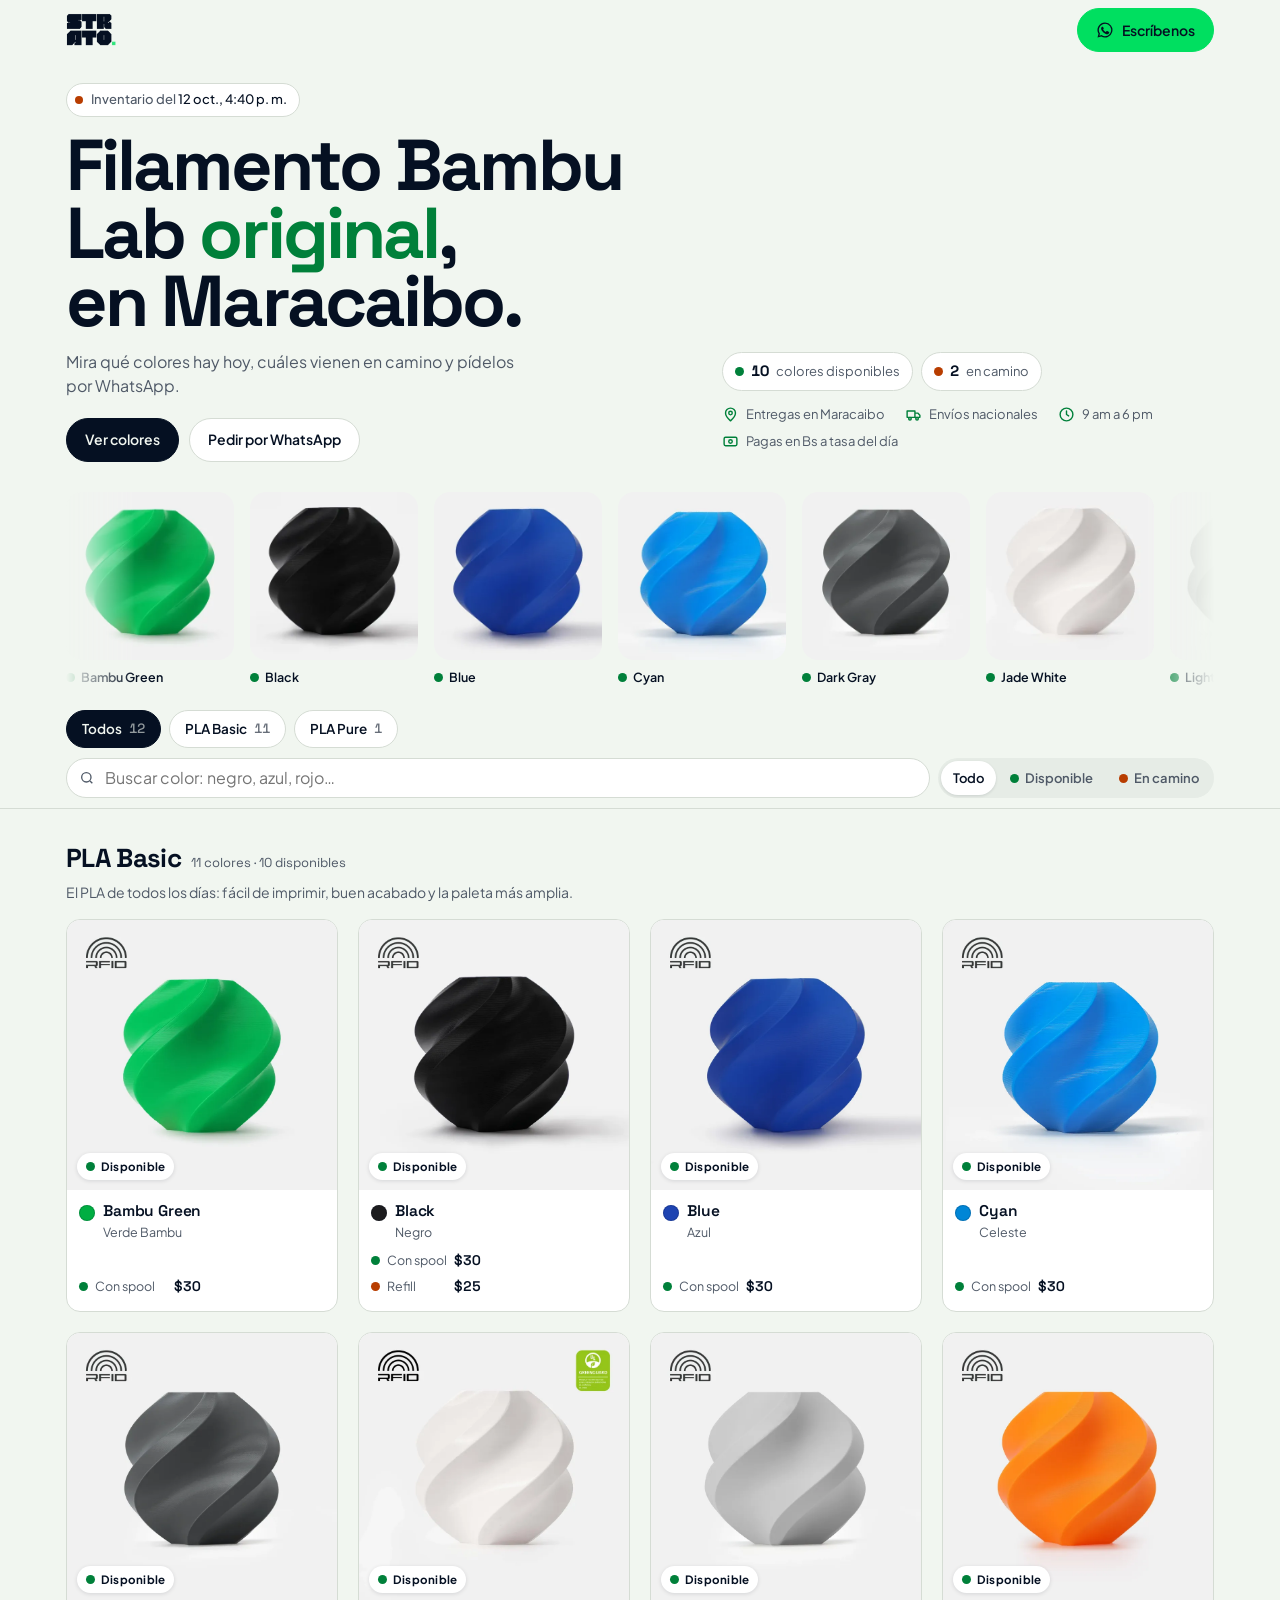
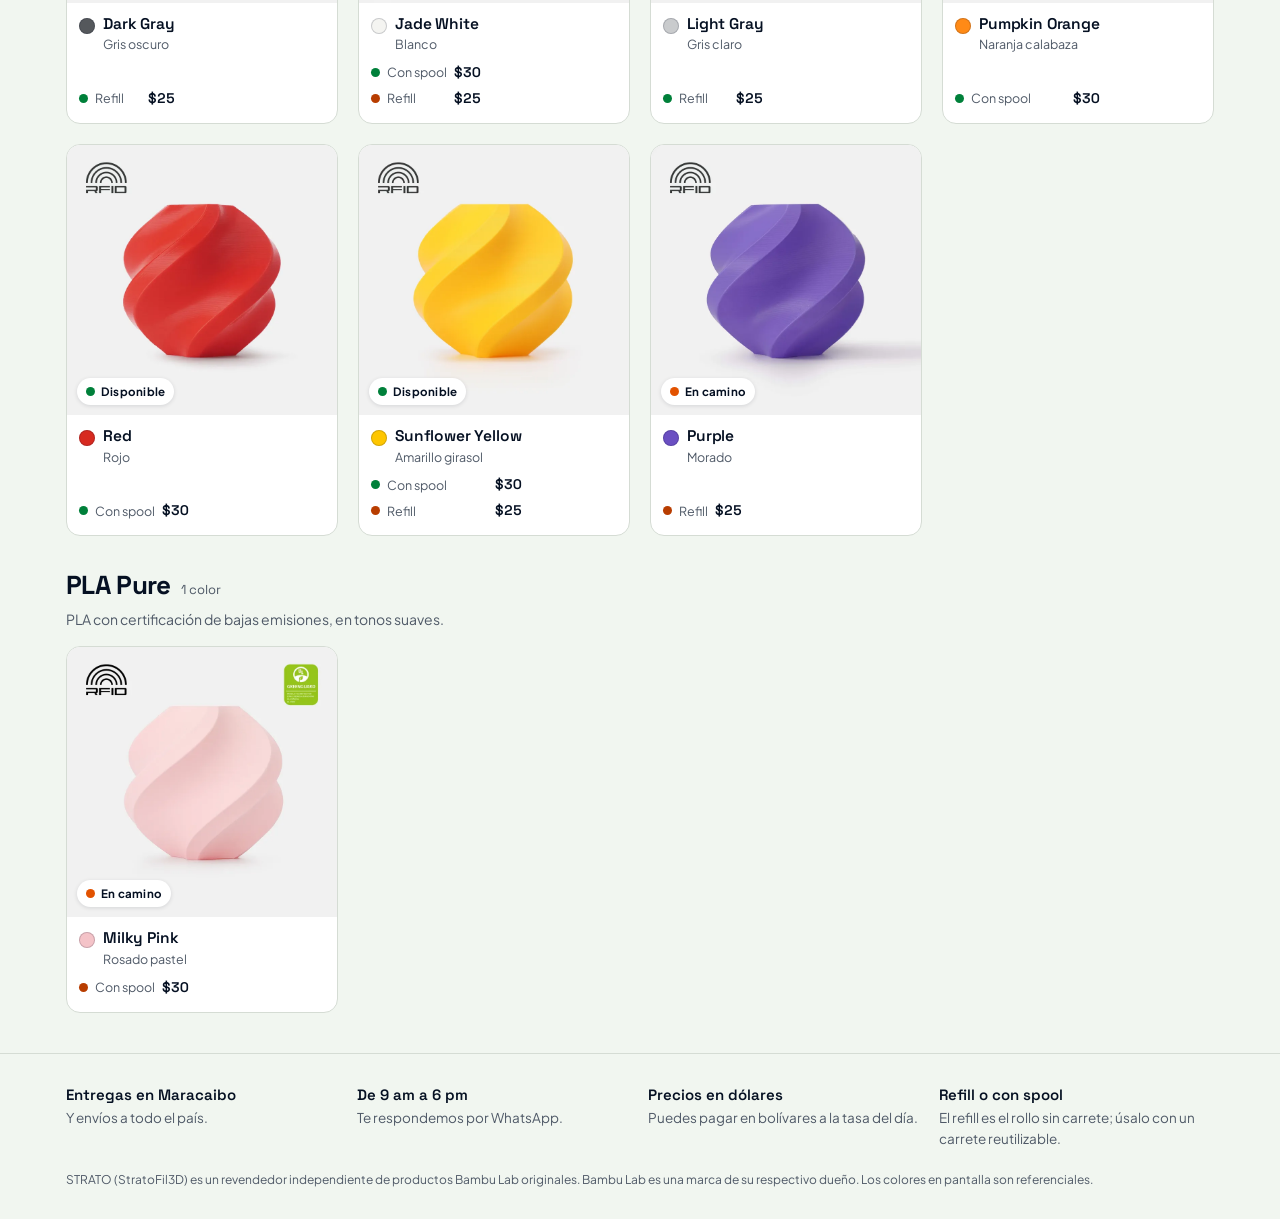
==== commit b7e28d8d: "Catálogo: nueva portada con tira de colores, estado del inventario y datos de servicio Co-Authored-B" ====
--- a/catalogo/index.html
+++ b/catalogo/index.html
@@ -52,22 +52,48 @@
 .btn svg{width:18px;height:18px;flex:none}
 
 /* portada */
-.hero{padding-top:28px;padding-bottom:8px}
-.eyebrow{font-family:var(--f-display);font-weight:600;font-size:12px;letter-spacing:.14em;text-transform:uppercase;color:var(--accent);margin:0 0 10px}
-.hero h1{font-family:var(--f-display);font-weight:700;font-size:clamp(34px,8vw,64px);line-height:.98;letter-spacing:-.035em;margin:0;text-wrap:balance}
-.hero p.lead{color:var(--muted);font-size:16px;max-width:52ch;margin:14px 0 0;text-wrap:pretty}
-.stats{display:flex;flex-wrap:wrap;gap:8px 18px;margin:20px 0 0;font-size:14px}
-.stat{display:flex;align-items:center;gap:8px}
-.stat b{font-family:var(--f-display);font-size:20px;font-variant-numeric:tabular-nums}
+.hero{padding-top:22px;padding-bottom:6px}
+.eyebrow{display:inline-flex;align-items:center;gap:8px;font-family:var(--f-body);font-weight:500;font-size:13px;color:var(--muted);margin:0 0 14px;padding:6px 12px 6px 8px;border:1px solid var(--line);border-radius:999px;background:var(--surface)}
+.eyebrow b{font:inherit;color:var(--fg)}
+.eyebrow .pulse{width:8px;height:8px;border-radius:50%;background:var(--lime);box-shadow:0 0 0 0 rgba(0,223,96,.6);animation:p 2.4s infinite;flex:none}
+.eyebrow.stale .pulse{background:var(--way);animation:none}
+.hero h1{font-family:var(--f-display);font-weight:700;font-size:clamp(36px,9.4vw,72px);line-height:.95;letter-spacing:-.04em;margin:0;text-wrap:balance}
+.hero h1 em{font-style:normal;color:var(--accent)}
+.hero p.lead{color:var(--muted);font-size:16px;max-width:46ch;margin:14px 0 0;text-wrap:pretty}
+.hero-cta{display:flex;gap:10px;margin-top:20px;flex-wrap:wrap}
+.btn.dark{background:var(--fg);border-color:var(--fg);color:var(--bg)}
+.btn.dark:hover{filter:brightness(1.25)}
+.stats{display:flex;flex-wrap:wrap;gap:8px;margin:18px 0 0}
+.stat{display:inline-flex;align-items:center;gap:7px;padding:7px 12px;border-radius:999px;background:var(--surface);border:1px solid var(--line);font-size:13px;color:var(--muted)}
+.stat b{font-family:var(--f-display);font-size:15px;color:var(--fg);font-variant-numeric:tabular-nums}
 .dot{width:9px;height:9px;border-radius:50%;flex:none;background:var(--ok)}
 .dot.way{background:var(--way)}.dot.out{background:var(--out);opacity:.6}
-.fresh{color:var(--muted);font-size:12.5px;margin-top:10px;display:flex;align-items:center;gap:6px}
-.fresh .pulse{width:7px;height:7px;border-radius:50%;background:var(--lime);box-shadow:0 0 0 0 rgba(0,223,96,.6);animation:p 2.4s infinite}
-.fresh.stale .pulse{background:var(--way);animation:none}
 @keyframes p{70%{box-shadow:0 0 0 7px rgba(0,223,96,0)}100%{box-shadow:0 0 0 0 rgba(0,223,96,0)}}
-@media (prefers-reduced-motion:reduce){.fresh .pulse{animation:none}}
+/* tira de colores que se desliza sola */
+.strip{margin-top:26px;overflow:hidden;-webkit-mask:linear-gradient(90deg,transparent,#000 6%,#000 94%,transparent);mask:linear-gradient(90deg,transparent,#000 6%,#000 94%,transparent)}
+.strip-track{display:flex;gap:12px;width:max-content;animation:slide 48s linear infinite;padding:4px 0 6px}
+.strip:hover .strip-track,.strip:focus-within .strip-track,.strip.paused .strip-track{animation-play-state:paused}
+@keyframes slide{to{transform:translateX(calc(-50% - 6px))}}
+.st-tile{position:relative;flex:none;width:132px;border:0;padding:0;background:none;cursor:pointer;text-align:left}
+.st-tile .tile{border-radius:16px;overflow:hidden}
+.st-tile .tile img{width:100%;height:100%;object-fit:cover}
+.st-tile .nmx{display:flex;align-items:center;gap:6px;margin-top:8px;font-size:12.5px;font-weight:600;white-space:nowrap}
+.st-tile .tile.is-out img{opacity:.45;filter:grayscale(1)}
+@media (min-width:700px){.st-tile{width:168px}.strip-track{gap:16px}}
+@media (prefers-reduced-motion:reduce){.strip{overflow-x:auto;-webkit-mask:none;mask:none}.strip-track{animation:none}.eyebrow .pulse{animation:none}}
+/* datos de servicio */
+.perks{display:flex;flex-wrap:wrap;gap:8px 20px;margin:20px 0 4px;font-size:13px;color:var(--muted)}
+.perk{display:inline-flex;align-items:center;gap:7px}
+.perk svg{width:17px;height:17px;color:var(--accent);flex:none}
+@media (min-width:900px){
+  .hero-grid{display:grid;grid-template-columns:1.25fr 1fr;gap:40px;align-items:end}
+  .hero-side{padding-bottom:6px}
+  .hero-side .stats{margin-top:0}
+  .hero-side .perks{margin-top:14px}
+}
 
 /* filtros */
+#colores{scroll-margin-top:60px}
 .filters{position:relative;z-index:15;background:var(--bg);padding:12px 0 10px;border-bottom:1px solid var(--line)}
 @media (min-width:700px){.filters{position:sticky;top:60px}}
 .chips{display:flex;gap:8px;overflow-x:auto;scrollbar-width:none;margin-inline:-16px;padding-inline:16px}
@@ -98,7 +124,11 @@
 .card:hover{transform:translateY(-2px);box-shadow:var(--shadow)}
 .tile{position:relative;aspect-ratio:1;background:var(--tile)}
 .tile img,.tile svg.vase{width:100%;height:100%;object-fit:cover}
-.card.is-out .tile>img,.card.is-out .tile svg.vase,.card.is-out .tile .vz{opacity:.5;filter:grayscale(.5)}
+.tile.is-out>img,.tile.is-out svg.vase,.tile.is-out .vz{opacity:.4;filter:grayscale(1)}
+.sold{position:absolute;inset:0;display:grid;place-items:center;pointer-events:none;overflow:hidden}
+.sold span{display:block;width:160%;text-align:center;transform:rotate(-16deg);background:#051022;color:#F1F6F0;font-family:var(--f-display);font-weight:700;font-size:clamp(15px,4.4vw,22px);letter-spacing:.24em;text-indent:.24em;padding:.6em 0;box-shadow:0 0 0 2px #F1F6F0 inset,0 0 0 4px #051022 inset,0 8px 20px rgba(5,16,34,.28)}
+.dlg .sold span{font-size:clamp(20px,5vw,30px)}
+.card.is-out .nm{opacity:.6}
 .vz{position:absolute;inset:0;isolation:isolate}
 .vz .vf,.vz .vs{position:absolute;inset:0;-webkit-mask:url(vase-mask.png) center/100% 100% no-repeat;mask:url(vase-mask.png) center/100% 100% no-repeat}
 .vz .vf{background:var(--c)}
@@ -135,6 +165,7 @@
 .swatches{display:flex;flex-wrap:wrap;gap:10px}
 .swb{position:relative;width:40px;height:40px;border-radius:50%;border:0;padding:0;cursor:pointer;box-shadow:inset 0 0 0 1px rgba(5,16,34,.2)}
 .swb[aria-pressed="true"]{outline:2px solid var(--fg);outline-offset:3px}
+.swb.out{opacity:.55}.swb.out::after{content:"";position:absolute;left:50%;top:-3px;bottom:-3px;width:3px;margin-left:-1.5px;background:#051022;border-radius:2px;transform:rotate(45deg);box-shadow:0 0 0 1.5px var(--surface)}
 .swb i{position:absolute;right:-2px;bottom:-2px;width:12px;height:12px;border-radius:50%;border:2px solid var(--surface);background:#00803A}
 .swb i.way{background:#E25200}.swb i.out{background:#8A939F}
 .opts{display:flex;flex-direction:column;gap:8px}
@@ -168,15 +199,31 @@
   </div>
 </header>
 
-<div class="wrap hero">
-  <p class="eyebrow">Filamento original Bambu Lab · Maracaibo</p>
-  <h1>Elige tu color.<br>Imprime capa a capa.</h1>
-  <p class="lead">Todo lo que tenemos, al día: lo que puedes llevarte hoy, lo que viene en camino y lo que se agotó. Toca un color para pedirlo por WhatsApp.</p>
-  <div class="stats" id="stats" aria-live="polite"></div>
-  <div class="fresh" id="fresh"><span class="pulse"></span><span id="freshT">Cargando inventario…</span></div>
-</div>
-
-<div class="filters">
+<section class="wrap hero" aria-label="Portada">
+  <div class="hero-grid">
+    <div>
+      <p class="eyebrow" id="fresh"><span class="pulse"></span><span id="freshT">Cargando inventario…</span></p>
+      <h1>Filamento Bambu Lab <em>original</em>, en Maracaibo.</h1>
+      <p class="lead">Mira qué colores hay hoy, cuáles vienen en camino y pídelos por WhatsApp.</p>
+      <div class="hero-cta">
+        <a class="btn dark" href="#colores" id="goList">Ver colores</a>
+        <a class="btn" id="waHero" target="_blank" rel="noopener">Pedir por WhatsApp</a>
+      </div>
+    </div>
+    <div class="hero-side">
+      <div class="stats" id="stats" aria-live="polite"></div>
+      <div class="perks">
+        <span class="perk"><svg viewBox="0 0 24 24" fill="none" stroke="currentColor" stroke-width="2" stroke-linecap="round" stroke-linejoin="round" aria-hidden="true"><path d="M12 21s-7-6.1-7-11a7 7 0 0 1 14 0c0 4.9-7 11-7 11Z"/><circle cx="12" cy="10" r="2.5"/></svg>Entregas en Maracaibo</span>
+        <span class="perk"><svg viewBox="0 0 24 24" fill="none" stroke="currentColor" stroke-width="2" stroke-linecap="round" stroke-linejoin="round" aria-hidden="true"><path d="M3 7h11v9H3zM14 10h4l3 3v3h-7"/><circle cx="7" cy="18" r="1.8"/><circle cx="17" cy="18" r="1.8"/></svg>Envíos nacionales</span>
+        <span class="perk"><svg viewBox="0 0 24 24" fill="none" stroke="currentColor" stroke-width="2" stroke-linecap="round" stroke-linejoin="round" aria-hidden="true"><circle cx="12" cy="12" r="9"/><path d="M12 7v5l3 2"/></svg>9 am a 6 pm</span>
+        <span class="perk"><svg viewBox="0 0 24 24" fill="none" stroke="currentColor" stroke-width="2" stroke-linecap="round" stroke-linejoin="round" aria-hidden="true"><rect x="3" y="6" width="18" height="12" rx="2"/><circle cx="12" cy="12" r="2.5"/></svg>Pagas en Bs a tasa del día</span>
+      </div>
+    </div>
+  </div>
+  <div class="strip" id="strip" aria-label="Colores"><div class="strip-track" id="stripTrack"></div></div>
+</section>
+
+<div class="filters" id="colores">
   <div class="wrap">
     <div class="chips" id="mats" role="group" aria-label="Material"></div>
     <div class="row2">
@@ -344,6 +391,7 @@
   if (p.photo) return `<img src="${p.photo}" alt="${esc(matName(p.mat) + ' ' + colorName(p))}" loading="lazy" width="800" height="800">`;
   return p.mat === 'ACCESORIO' ? accSVG(p.color) : vaseHTML(p.hex, !!(MATS[p.mat] && MATS[p.mat].silk));
 }
+const soldOut = '<span class="sold" aria-hidden="true"><span>AGOTADO</span></span>';
 const badge = st => `<span class="badge ${st}"><span class="dot ${st}"></span>${ST[st].label}</span>`;
 
 /* ===== Render ===== */
@@ -357,7 +405,8 @@
 function renderStats(){
   const c = { ok:0, way:0, out:0 };
   for (const p of PRODUCTS) for (const v of p.vars) c[v.st]++;
-  $('#stats').innerHTML = `<span class="stat"><span class="dot"></span><b>${c.ok}</b> disponibles</span><span class="stat"><span class="dot way"></span><b>${c.way}</b> en camino</span><span class="stat"><span class="dot out"></span><b>${c.out}</b> agotados</span>`;
+  const colors = { ok: PRODUCTS.filter(p => p.st === 'ok').length, way: PRODUCTS.filter(p => p.st === 'way').length, out: PRODUCTS.filter(p => p.st === 'out').length };
+  $('#stats').innerHTML = `<span class="stat"><span class="dot"></span><b>${colors.ok}</b> colores disponibles</span>${colors.way ? `<span class="stat"><span class="dot way"></span><b>${colors.way}</b> en camino</span>` : ''}${colors.out ? `<span class="stat"><span class="dot out"></span><b>${colors.out}</b> agotados</span>` : ''}`;
 }
 function renderFilters(){
   const cnt = m => PRODUCTS.filter(p => m === 'ALL' || p.mat === m).length;
@@ -378,7 +427,7 @@
     h += `<section class="mat" id="m-${slug(m)}"><div class="mat-h"><h2>${esc(matName(m))}</h2><span class="n">${ps.length} ${m === 'ACCESORIO' ? 'productos' : ps.length === 1 ? 'color' : 'colores'}${avail ? ' · ' + avail + ' disponibles' : ''}</span></div>${meta.d ? `<p class="mat-d">${esc(meta.d)}</p>` : ''}<div class="grid">`;
     for (const p of ps){
       h += `<button class="card is-${p.st}" data-key="${esc(p.key)}" aria-label="${esc(matName(p.mat) + ' ' + colorName(p) + ', ' + ST[p.st].label)}">
-        <div class="tile">${tileHTML(p)}${badge(p.st)}</div>
+        <div class="tile${p.st === 'out' ? ' is-out' : ''}">${tileHTML(p)}${p.st === 'out' ? soldOut : badge(p.st)}</div>
         <div class="body"><div class="nm">${p.mat !== 'ACCESORIO' ? `<span class="sw" style="background:${p.hex}"></span>` : ''}<div><b>${esc(colorName(p))}</b>${p.es ? `<small>${esc(p.es)}</small>` : ''}</div></div>
         <div class="vars">${p.vars.map(v => `<div class="var ${v.st}"><span class="dot ${v.st}"></span><span class="lbl">${presLabel(v.pres)}</span><span class="pr">${money(v.price)}</span></div>`).join('')}</div></div>
       </button>`;
@@ -393,9 +442,14 @@
   if (!lastOk) { $('#freshT').textContent = 'Cargando inventario…'; return; }
   const d = new Date(lastOk);
   const when = d.toLocaleString('es-VE', { day:'numeric', month:'short', hour:'numeric', minute:'2-digit' });
-  $('#freshT').textContent = usingSnapshot ? `Inventario del ${when}` : `Inventario en vivo · actualizado ${when}`;
-}
-function render(){ renderStats(); renderFilters(); renderList(); renderFresh(); }
+  $('#freshT').innerHTML = usingSnapshot ? `Inventario del <b>${when}</b>` : `Inventario en vivo · <b>${when}</b>`;
+}
+function renderStrip(){
+  const one = PRODUCTS.map(p => `<button class="st-tile" data-key="${esc(p.key)}" aria-label="${esc(matName(p.mat) + ' ' + colorName(p) + ', ' + ST[p.st].label)}"><div class="tile${p.st === 'out' ? ' is-out' : ''}">${p.photo ? `<img src="${p.photo.replace('img/', 'img/t/')}" alt="" width="400" height="400">` : tileHTML(p)}</div><span class="nmx"><span class="dot ${p.st}"></span>${esc(colorName(p))}</span></button>`).join('');
+  // la lista va dos veces para que el deslizamiento no tenga saltos; la copia se oculta a lectores de pantalla
+  $('#stripTrack').innerHTML = one + `<div style="display:contents" aria-hidden="true">${one.replace(/<button /g, '<button tabindex="-1" ')}</div>`;
+}
+function render(){ renderStats(); renderStrip(); renderFilters(); renderList(); renderFresh(); }
 
 /* ===== Ficha ===== */
 let cur = null, curVar = 0;
@@ -416,11 +470,11 @@
   const cta = v.st === 'ok' ? 'Pedir por WhatsApp' : v.st === 'way' ? 'Apartar por WhatsApp' : 'Avísame cuando llegue';
   const ctaNote = v.st === 'ok' ? 'Te confirmamos y coordinamos la entrega.' : v.st === 'way' ? 'Ya está pagado y viene en camino. Te decimos la fecha estimada.' : 'Te escribimos cuando vuelva a haber.';
   $('#dlg').innerHTML = `<div class="dlg">
-    <div class="tile" style="position:relative">${tileHTML(p)}${badge(v.st)}</div>
+    <div class="tile${v.st === 'out' ? ' is-out' : ''}" style="position:relative">${tileHTML(p)}${v.st === 'out' ? soldOut : badge(v.st)}</div>
     <button class="x" data-close aria-label="Cerrar"><svg viewBox="0 0 24 24" fill="none" stroke="currentColor" stroke-width="2.4" stroke-linecap="round"><path d="M6 6l12 12M18 6 6 18"/></svg></button>
     <div class="info">
       <div><p class="mt">${esc(matName(p.mat))}${p.mat !== 'ACCESORIO' ? ' · Bambu Lab' : ''}</p><h3>${esc(colorName(p))}</h3>${p.es ? `<p class="es">${esc(p.es)}</p>` : ''}</div>
-      ${p.mat !== 'ACCESORIO' && sibs.length > 1 ? `<div><p class="lab">Color: <span>${esc(colorName(p))}</span></p><div class="swatches">${sibs.map(s => `<button class="swb" style="background:${s.hex}" data-sw="${esc(s.key)}" aria-pressed="${s.key === p.key}" aria-label="${esc(colorName(s) + ', ' + ST[s.st].label)}" title="${esc(colorName(s) + ' · ' + ST[s.st].label)}"><i class="${s.st}"></i></button>`).join('')}</div></div>` : ''}
+      ${p.mat !== 'ACCESORIO' && sibs.length > 1 ? `<div><p class="lab">Color: <span>${esc(colorName(p))}</span></p><div class="swatches">${sibs.map(s => `<button class="swb${s.st === 'out' ? ' out' : ''}" style="background:${s.hex}" data-sw="${esc(s.key)}" aria-pressed="${s.key === p.key}" aria-label="${esc(colorName(s) + ', ' + ST[s.st].label)}" title="${esc(colorName(s) + ' · ' + ST[s.st].label)}"><i class="${s.st}"></i></button>`).join('')}</div></div>` : ''}
       <div><p class="lab">${p.mat === 'ACCESORIO' ? 'Precio' : 'Presentación'}</p><div class="opts">${p.vars.map((x,i) => `<button class="opt" data-var="${i}" aria-pressed="${i === curVar}"><span class="t"><b>${p.mat === 'ACCESORIO' ? 'Unidad' : presLabel(x.pres) + ' · 1 kg'}</b><small><span class="dot ${x.st}"></span>${ST[x.st].label}</small></span><span class="pr">${money(x.price)}</span></button>`).join('')}</div></div>
       ${p.vars.some(x => x.pres === 'REFILL') ? '<p class="note">Refill: el rollo de filamento sin carrete, más económico. Se monta en un carrete reutilizable.</p>' : ''}
       <div class="cta"><a class="btn pri" target="_blank" rel="noopener" href="${esc(waLink(waText(p, v)))}"><svg viewBox="0 0 24 24" fill="currentColor" aria-hidden="true"><path d="M12 2a10 10 0 0 0-8.6 15.1L2 22l5-1.3A10 10 0 1 0 12 2Zm4.5 12.1c-.2-.1-1.5-.7-1.7-.8s-.4-.1-.6.1l-.8 1c-.1.2-.3.2-.5.1a6.7 6.7 0 0 1-3.3-2.9c-.2-.4.2-.4.7-1.3.1-.2 0-.3 0-.4l-.8-1.8c-.2-.5-.4-.4-.6-.4h-.5a1 1 0 0 0-.7.3 3 3 0 0 0-.9 2.2 5.2 5.2 0 0 0 1.1 2.7 11.8 11.8 0 0 0 4.5 4c1.7.7 2.3.8 3.2.6a2.7 2.7 0 0 0 1.8-1.2 2.2 2.2 0 0 0 .2-1.3c-.1-.1-.3-.2-.5-.3Z"/></svg>${cta}</a><p>${ctaNote}</p></div>
@@ -441,7 +495,7 @@
 
 /* ===== Eventos ===== */
 document.addEventListener('click', e => {
-  const c = e.target.closest('.card'); if (c) return openProduct(c.dataset.key);
+  const c = e.target.closest('.card,.st-tile'); if (c) return openProduct(c.dataset.key);
   const m = e.target.closest('[data-mat]'); if (m){ UI.mat = m.dataset.mat; lsSet('cat.mat', UI.mat); renderFilters(); renderList(); return; }
   const s = e.target.closest('[data-st]'); if (s){ UI.st = s.dataset.st; lsSet('cat.st', UI.st); renderFilters(); renderList(); return; }
   if (e.target.closest('[data-reset]')){ UI.mat = 'ALL'; UI.st = 'ALL'; UI.q = ''; $('#q').value = ''; renderFilters(); renderList(); }
@@ -450,7 +504,9 @@
 const hdr = $('#top');
 addEventListener('scroll', () => hdr.classList.toggle('stuck', scrollY > 8), { passive:true });
 const general = waLink('Hola STRATO, vi el catálogo y quiero hacer un pedido.');
-$('#waTop').href = general; $('#waFab').href = general;
+$('#waTop').href = general; $('#waFab').href = general; $('#waHero').href = general;
+$('#strip').addEventListener('touchstart', () => $('#strip').classList.add('paused'), { passive:true });
+$('#strip').addEventListener('touchend', () => setTimeout(() => $('#strip').classList.remove('paused'), 2500), { passive:true });
 
 /* ===== Datos: hoja publicada en vivo, o copia guardada ===== */
 async function load(){
